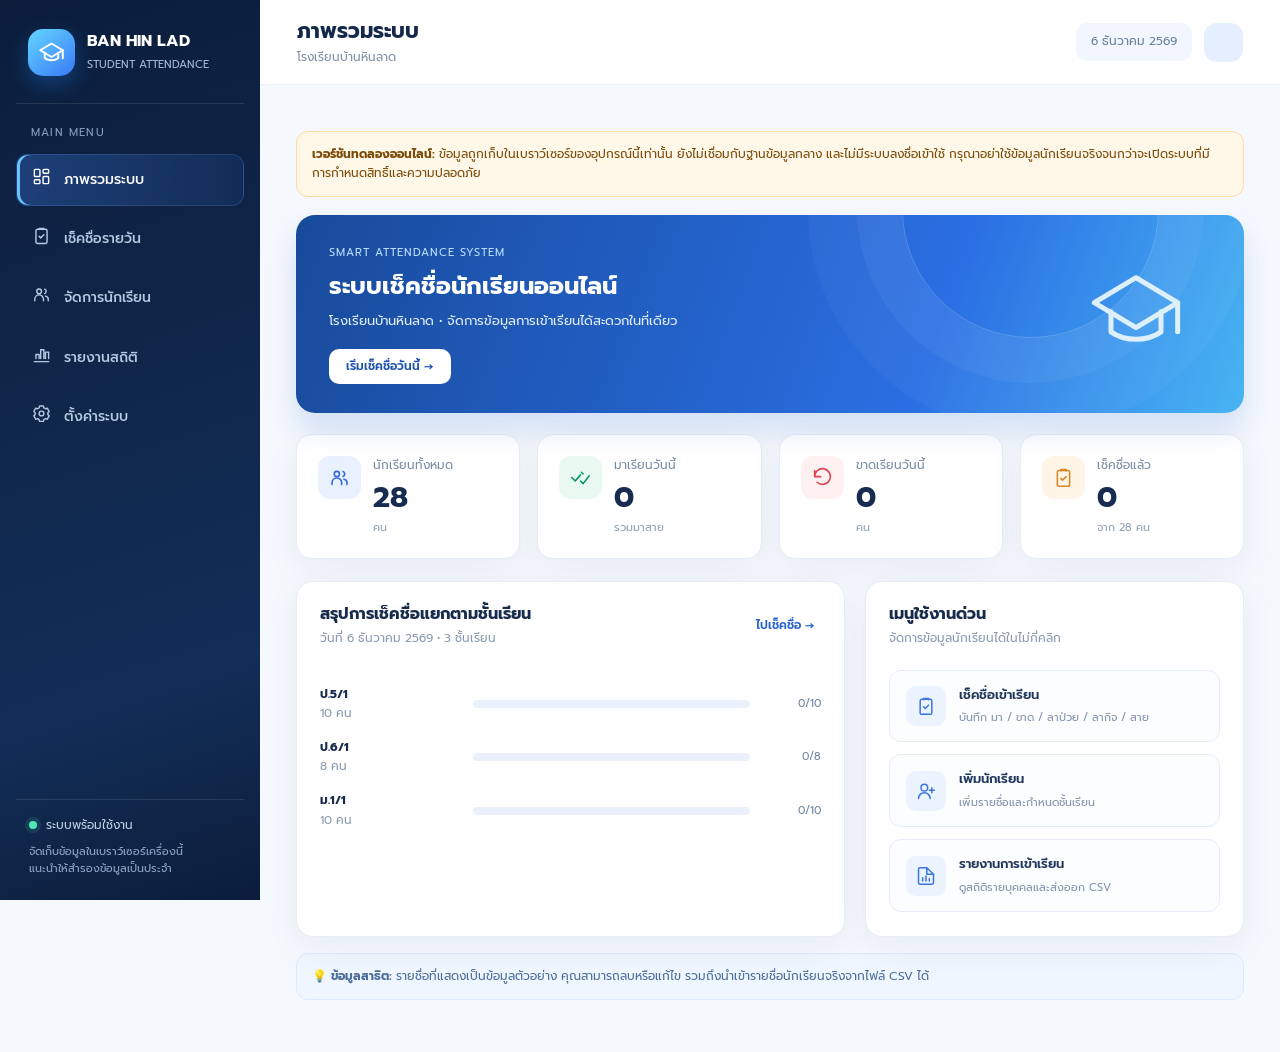
==== index.html @ f6a92f1b "Publish Ban Hin Lad attendance demo (client-only static site)" ====
<!doctype html>
<html lang="th">
<head>
  <meta charset="utf-8">
  <meta name="viewport" content="width=device-width, initial-scale=1">
  <meta name="theme-color" content="#0b1d3b">
  <meta name="description" content="ระบบเช็คชื่อนักเรียน โรงเรียนบ้านหินลาด ใช้จัดการรายชื่อ เช็คชื่อรายวัน และออกรายงาน">
  <title>ระบบเช็คชื่อนักเรียน | โรงเรียนบ้านหินลาด</title>
  <link rel="preconnect" href="https://fonts.googleapis.com">
  <link rel="preconnect" href="https://fonts.gstatic.com" crossorigin>
  <link href="https://fonts.googleapis.com/css2?family=Prompt:wght@300;400;500;600;700&display=swap" rel="stylesheet">
  <style>
    :root { --navy:#0b1d3b; --navy2:#122b51; --blue:#2563eb; --blue2:#3b82f6; --ice:#eaf4ff; --bg:#f5f8fd; --text:#172b4c; --muted:#74839b; --border:#e6edf6; --green:#059669; --green-bg:#e9f9f1; --red:#dc4655; --red-bg:#fff0f1; --orange:#d88725; --orange-bg:#fff5e7; --purple:#7c58cf; --purple-bg:#f2edff; --cyan:#1684ac; --cyan-bg:#e7f7fd; --shadow:0 10px 35px rgba(24,55,101,.06); }
    * {box-sizing:border-box}
    body {margin:0;background:var(--bg);color:var(--text);font-family:Prompt, Tahoma, sans-serif;font-size:14px;line-height:1.6}
    button,input,select,textarea {font:inherit}
    button {cursor:pointer}
    button:disabled {opacity:.55;cursor:not-allowed}
    button:focus-visible,input:focus-visible,select:focus-visible,textarea:focus-visible {outline:3px solid #91b9ff;outline-offset:2px}
    .app {min-height:100vh;display:flex}
    .sidebar {width:260px;flex:0 0 260px;background:linear-gradient(162deg,#0b1d3b 0%,#132e57 75%,#0b1d3b 100%);color:#d8e8ff;min-height:100vh;position:sticky;top:0;height:100vh;padding:29px 16px 22px;display:flex;flex-direction:column;z-index:30}
    .brand {display:flex;align-items:center;gap:12px;padding:0 12px 27px;margin-bottom:20px;border-bottom:1px solid rgba(255,255,255,.11)}
    .logo {width:47px;height:47px;flex-shrink:0;display:grid;place-items:center;border-radius:15px;background:linear-gradient(140deg,#64d7ff,#3979f8);box-shadow:0 8px 22px rgba(29,134,253,.32);color:white}
    .logo svg{width:27px;height:27px}
    .brand-title{font-weight:700;font-size:16px;color:#fff;line-height:1.35}.brand-sub{font-size:11px;color:#a0b9d8;margin-top:3px}
    .nav-label{font-size:11px;letter-spacing:1.2px;color:#849fbd;padding:0 15px;margin:0 0 12px}
    .nav{display:flex;flex-direction:column;gap:7px}
    .nav-item{width:100%;display:flex;align-items:center;gap:13px;padding:12px 15px;border:1px solid transparent;background:transparent;border-radius:12px;color:#b5cae3;text-align:left;font-weight:500;transition:background .15s}
    .nav-item svg{width:19px;height:19px;flex-shrink:0}
    .nav-item:hover{background:rgba(255,255,255,.075);color:#fff}.nav-item.active{background:linear-gradient(100deg,rgba(69,133,245,.31),rgba(47,104,192,.14));border-color:rgba(125,184,255,.15);color:white;box-shadow:inset 3px 0 #69c4ff}
    .sidebar-bottom{margin-top:auto;padding:16px 13px 0;border-top:1px solid rgba(255,255,255,.1)}
    .sync-badge{display:flex;align-items:center;gap:9px;font-size:12px;color:#c1d2e7}.sync-dot{width:8px;height:8px;border-radius:50%;background:#50e8b5;box-shadow:0 0 0 4px rgba(80,232,181,.12)}
    .sidebar-info{font-size:11px;color:#8fa8c9;margin-top:8px}
    .main{min-width:0;flex:1}
    .topbar{height:85px;background:white;border-bottom:1px solid #eaf0f8;display:flex;align-items:center;justify-content:space-between;gap:16px;padding:0 37px}
    .topbar-left{display:flex;align-items:center;gap:15px}.topbar h1{font-weight:700;font-size:21px;margin:0;color:#13284a;line-height:1.35}.topbar-sub{font-size:12px;color:#8290a5;margin-top:2px}
    .topbar-right{display:flex;align-items:center;gap:12px}.today-label{font-size:12px;color:#69809e;background:#f2f7ff;padding:9px 15px;border-radius:11px;white-space:nowrap}
    .avatar{height:39px;width:39px;border-radius:13px;background:#e5efff;color:#2b63ca;display:grid;place-items:center}
    .menu-btn{display:none;border:0;background:#edf4ff;border-radius:10px;width:40px;height:40px;color:#173b77}
    .content{max-width:1500px;margin:0 auto;padding:30px 36px 52px}.view{display:none}.view.active{display:block}
    .hero{background:linear-gradient(110deg,#184a9a 0%,#2a6fe3 67%,#48b5f3 100%);border-radius:19px;padding:29px 33px;color:white;display:flex;align-items:center;justify-content:space-between;position:relative;overflow:hidden;box-shadow:0 18px 28px rgba(31,105,205,.16);min-height:175px}
    .hero:before{content:'';position:absolute;border:1px solid rgba(255,255,255,.2);height:255px;width:255px;border-radius:50%;right:9%;top:-134px;box-shadow:0 0 0 45px rgba(255,255,255,.045),0 0 0 94px rgba(255,255,255,.035)}
    .hero h2{font-size:24px;margin:5px 0 6px;font-weight:700;position:relative}.hero p{font-size:13px;margin:0;color:#e5f0ff;position:relative}.hero-kicker{font-size:11px;letter-spacing:1px;text-transform:uppercase;color:#bcdeff;position:relative}.hero-art{opacity:.9;position:relative;margin-right:25px;display:grid;place-items:center}.hero-art svg{width:100px;height:100px;stroke:#eff9ff;stroke-width:1.2}
    .hero-btn{margin-top:17px;position:relative;background:white;color:#1d54af;border:0;border-radius:10px;padding:8px 17px;font-weight:600;font-size:12px}
    .stats{margin-top:21px;display:grid;grid-template-columns:repeat(4,minmax(0,1fr));gap:17px}
    .stat-card{background:white;border:1px solid var(--border);box-shadow:var(--shadow);border-radius:16px;padding:21px;display:flex;gap:12px;align-items:flex-start;min-width:0}
    .stat-icon{width:43px;height:43px;border-radius:12px;display:grid;place-items:center;flex-shrink:0}.stat-icon svg{width:21px;height:21px}.stat-icon.blue{background:#e9f1ff;color:#2e6add}.stat-icon.green{background:var(--green-bg);color:var(--green)}.stat-icon.red{background:var(--red-bg);color:var(--red)}.stat-icon.orange{background:var(--orange-bg);color:var(--orange)}
    .stat-name{font-size:12px;color:#7b8ca3;white-space:nowrap}.stat-val{font-size:29px;line-height:1.3;font-weight:700;margin:3px 0;color:#172c50}.stat-foot{font-size:11px;color:#91a1b5}
    .grid-2{display:grid;grid-template-columns:minmax(0,1.45fr) minmax(300px,1fr);gap:20px;margin-top:22px}.panel{background:white;border:1px solid var(--border);border-radius:17px;box-shadow:var(--shadow);min-width:0}.panel-head{padding:20px 23px 14px;display:flex;justify-content:space-between;gap:12px;align-items:center}.panel h3{margin:0;font-size:16px;font-weight:700}.panel-sub{font-size:12px;color:#8c9ab0;margin-top:2px}.panel-body{padding:7px 23px 24px}.link-btn{border:0;background:none;color:#2866cf;font-weight:600;font-size:12px}
    .class-row{display:grid;grid-template-columns:minmax(95px,1fr) 2fr 56px;align-items:center;gap:15px;margin:15px 0;font-size:12px}.class-bar{height:8px;background:#eaf1fc;border-radius:20px;overflow:hidden}.class-bar-fill{background:linear-gradient(90deg,#3679eb,#53c9ed);height:100%;border-radius:20px;transition:width .2s}.class-row small{color:#7185a1;font-size:11px;text-align:right}
    .quick-actions{display:grid;gap:12px}.quick-action{border:1px solid #e6edf8;border-radius:12px;background:#fcfdff;padding:13px 16px;display:flex;align-items:center;text-align:left;gap:13px;color:#20385d}.quick-action:hover{border-color:#a9c8fe;background:#f7faff}.quick-icon{background:#ebf3ff;color:#3c75df;padding:10px;border-radius:10px;display:grid;place-items:center}.quick-icon svg{width:20px;height:20px}.quick-title{font-weight:600;font-size:13px}.quick-note{color:#8293ad;font-size:11px}
    .section-title{display:flex;align-items:center;justify-content:space-between;gap:18px;margin-bottom:19px;flex-wrap:wrap}.section-title h2{font-size:20px;line-height:1.4;margin:0;font-weight:700}.section-title p{color:#8290a6;font-size:12px;margin:3px 0 0}
    .section-tools{display:flex;align-items:center;gap:9px;flex-wrap:wrap}
    .btn{display:inline-flex;align-items:center;justify-content:center;gap:8px;padding:10px 15px;border-radius:10px;border:1px solid #d9e5f4;background:white;font-weight:600;font-size:12px;color:#30476a;white-space:nowrap;min-height:40px}.btn:hover{background:#f4f8ff}.btn svg{width:16px;height:16px}.btn-primary{background:#2868df;border-color:#2868df;color:white;box-shadow:0 6px 13px rgba(40,104,223,.15)}.btn-primary:hover{background:#155acb}.btn-danger{color:#bd3044;border-color:#f1ced4}.btn-danger:hover{background:#fff0f2}.btn-quiet{border:0;background:#eef4ff;color:#2359ba}
    .toolbar{padding:19px 21px;background:white;border:1px solid var(--border);border-radius:16px;box-shadow:var(--shadow);display:flex;flex-wrap:wrap;gap:12px;align-items:flex-end;margin-bottom:17px}.field{display:flex;flex-direction:column;gap:5px}.field label{font-size:11px;font-weight:600;color:#647893}.control{min-height:40px;border:1px solid #dce6f4;border-radius:10px;background:#fff;padding:9px 12px;color:#263f63;outline:0;min-width:145px}.control:focus{border-color:#6099ef;box-shadow:0 0 0 3px #dfebff}.field.grow{flex:1}.field.grow .control{width:100%}
    .attendance-overview{display:flex;align-items:center;justify-content:space-between;gap:20px;flex-wrap:wrap;margin:19px 0}.progress-copy{font-size:12px;color:#63748f}.progress-copy b{font-size:17px;color:#1b3357}.progress-track{height:9px;min-width:190px;flex:1;max-width:440px;background:#e5edf9;border-radius:12px;overflow:hidden}.progress-fill{height:100%;width:0;background:linear-gradient(90deg,#2f72e5,#40bce5);border-radius:12px}
    .filter-chips{display:flex;gap:7px;flex-wrap:wrap}.chip{border:1px solid #dce7f6;border-radius:99px;background:#fff;color:#6f829d;padding:5px 12px;font-size:11px;font-weight:500}.chip.active{background:#eaf2ff;border-color:#9abdf5;color:#1c60c4}
    .attendance-list{display:grid;gap:12px}.attendance-row{display:grid;grid-template-columns:42px minmax(145px,1.1fr) minmax(390px,2.4fr);gap:16px;align-items:center;background:white;border:1px solid var(--border);border-radius:14px;padding:16px 19px;box-shadow:0 5px 20px rgba(22,58,98,.03)}
    .number-pill{height:35px;width:35px;display:grid;place-items:center;background:#f0f5fd;color:#547094;font-weight:600;border-radius:10px}.student-name{font-weight:600;color:#1c3355;font-size:13px}.student-id{font-size:11px;color:#9ca9ba}.mark-side{display:flex;align-items:center;justify-content:flex-end;flex-wrap:wrap;gap:5px}
    .status-btn{font-size:11px;font-weight:600;border-radius:9px;border:1px solid #e1e9f4;background:#fff;padding:8px 10px;color:#70829b;white-space:nowrap;transition:all .12s}.status-btn:hover{border-color:#a4bff1}.status-btn.selected[data-status=present]{border-color:#b1e7d1;color:#047750;background:var(--green-bg)}.status-btn.selected[data-status=absent]{border-color:#f3c6cd;color:#c8394b;background:var(--red-bg)}.status-btn.selected[data-status=sick]{border-color:#e1d4ff;color:#7450b7;background:var(--purple-bg)}.status-btn.selected[data-status=personal]{border-color:#c2e7f5;color:#167caa;background:var(--cyan-bg)}.status-btn.selected[data-status=late]{border-color:#f9dfaa;color:#b87019;background:var(--orange-bg)}
    .note-btn{border:0;background:#f2f6fc;color:#6b86a8;border-radius:9px;padding:7px 9px;display:grid;place-items:center}.note-btn svg{width:15px;height:15px}.note-btn.has-note{color:#2563eb;background:#e8f1ff}
    .empty{padding:50px 24px;text-align:center;background:white;border:1px dashed #d7e5f6;border-radius:17px;color:#8493a8}.empty svg{height:43px;width:43px;stroke:#a2b9d8;margin-bottom:9px}.empty h3{color:#314565;margin:0 0 4px;font-size:15px}.empty p{margin:0 0 13px;font-size:12px}
    .data-panel{background:white;border:1px solid var(--border);border-radius:16px;overflow:hidden;box-shadow:var(--shadow)}.table-scroll{overflow-x:auto;width:100%}.data-table{border-collapse:collapse;width:100%;font-size:12px;min-width:670px}.data-table thead{background:#f5f8fc}.data-table th{text-align:left;color:#667a96;font-weight:600;padding:13px 19px;white-space:nowrap}.data-table td{padding:13px 19px;border-top:1px solid #edf1f8;color:#334969;vertical-align:middle}.data-table tr:hover td{background:#fbfdff}.data-table .name{font-weight:600;color:#203858}.text-muted{color:#98a6b8!important}.table-actions{display:flex;gap:6px}.small-action{border:1px solid #e2eaf5;background:#fff;border-radius:9px;color:#537094;display:grid;place-items:center;width:32px;height:32px}.small-action:hover{color:#2868df;border-color:#adcaf3}.small-action.delete:hover{color:#d14555;border-color:#ffbdc7}.small-action svg{width:15px;height:15px}
    .tag{font-weight:600;font-size:11px;border-radius:7px;padding:4px 9px;display:inline-block;background:#eef4ff;color:#386bbb}.tag.green{background:var(--green-bg);color:var(--green)}.tag.orange{background:var(--orange-bg);color:var(--orange)}
    .panel-footer{padding:13px 20px;font-size:11px;color:#8798af;border-top:1px solid #edf2fa}
    .report-summary{display:grid;grid-template-columns:repeat(5,1fr);gap:12px;margin-bottom:18px}.report-tile{background:white;border:1px solid var(--border);border-radius:13px;padding:15px 17px}.report-tile span{font-size:11px;color:#8b9aaf}.report-tile b{display:block;font-size:23px;margin-top:4px}
    .settings-grid{display:grid;grid-template-columns:1fr 1fr;gap:19px}.settings-panel{padding:23px}.settings-panel h3{font-size:16px;margin:0 0 5px}.settings-panel p{color:#7b8da5;font-size:12px;margin:0 0 19px}.settings-row{display:flex;gap:9px;flex-wrap:wrap;margin-top:12px}.help-box{background:#f0f6ff;border:1px solid #dceaff;border-radius:12px;padding:13px 15px;font-size:12px;color:#4b6e9c;margin-top:16px}
    .modal-backdrop,.mobile-shade{position:fixed;inset:0;background:rgba(8,23,43,.55);z-index:80;display:none;align-items:center;justify-content:center;padding:18px}.modal-backdrop.show{display:flex}.modal{background:#fff;border-radius:18px;width:min(100%,475px);box-shadow:0 35px 85px rgba(0,0,0,.2);padding:25px}.modal-head{display:flex;align-items:center;justify-content:space-between;margin-bottom:17px}.modal-head h3{margin:0;font-size:18px}.modal-close{border:0;background:#f0f5fb;color:#4f6585;border-radius:9px;height:31px;width:31px;font-size:21px;line-height:1}.modal-body{display:grid;gap:14px}.modal-body .control{width:100%}.modal-actions{display:flex;justify-content:flex-end;gap:9px;margin-top:22px}.toast{position:fixed;right:22px;bottom:22px;z-index:110;background:#193a62;color:white;border-radius:12px;padding:13px 17px;box-shadow:0 12px 30px rgba(13,40,86,.2);max-width:min(400px,calc(100vw - 44px));font-size:12px;transform:translateY(20px);opacity:0;pointer-events:none;transition:opacity .2s,transform .2s}.toast.show{transform:translateY(0);opacity:1}.toast.error{background:#bb364b}
    .note{font-size:12px;color:#8b9bb0}.warning{border:1px solid #f1dfbe;background:#fffaef;padding:12px 15px;border-radius:11px;font-size:12px;color:#91662b}.flex-end{margin-left:auto}.mt-16{margin-top:16px}.mb-18{margin-bottom:18px}.nowrap{white-space:nowrap}
    @media(max-width:1150px){.stats{grid-template-columns:repeat(2,1fr)}.grid-2{grid-template-columns:1fr}.attendance-row{grid-template-columns:40px minmax(140px,1fr);gap:10px}.mark-side{grid-column:1/-1;justify-content:flex-start;padding-left:50px}.report-summary{grid-template-columns:repeat(3,1fr)}}
    @media(max-width:790px){.sidebar{position:fixed;left:0;top:0;transform:translateX(-105%);transition:transform .2s;width:260px}.sidebar.mobile-open{transform:translateX(0)}.mobile-shade.show{display:block;z-index:25}.menu-btn{display:grid;place-items:center}.topbar{height:73px;padding:0 17px}.topbar h1{font-size:17px}.topbar-right .today-label{display:none}.content{padding:20px 15px 45px}.hero{padding:22px}.hero h2{font-size:19px}.hero-art{margin-right:0}.hero-art svg{width:70px;height:70px}.settings-grid{grid-template-columns:1fr}.toolbar{padding:15px}.field.grow{min-width:180px}}
    @media(max-width:550px){.stats{grid-template-columns:repeat(2,minmax(0,1fr));gap:10px}.stat-card{padding:14px;gap:8px}.stat-icon{width:34px;height:34px;border-radius:9px}.stat-icon svg{width:17px;height:17px}.stat-name{font-size:10px}.stat-val{font-size:23px}.stat-foot{font-size:10px}.hero-art{display:none}.section-title h2{font-size:18px}.report-summary{grid-template-columns:repeat(2,1fr)}.report-tile{padding:12px}.report-tile b{font-size:21px}.attendance-row{padding:12px 13px;grid-template-columns:34px minmax(0,1fr)}.mark-side{padding-left:0;gap:5px}.status-btn{padding:7px 9px;font-size:10px}.panel-head{padding:16px}.panel-body{padding:6px 16px 18px}.class-row{gap:8px;grid-template-columns:minmax(70px,1fr) 1.2fr 42px}.control{min-width:0}.field{flex:1;min-width:125px}.section-tools{width:100%}.section-tools .btn{flex:1}.topbar-sub{font-size:10px}}
    @media print{body{background:white}.sidebar,.topbar,.section-tools,.toolbar,.toast,.modal-backdrop,.mobile-shade,.no-print{display:none!important}.main{width:100%}.content{max-width:none;padding:0}.view{display:none!important}#reportsView{display:block!important}.data-panel,.report-tile{box-shadow:none}.data-table{min-width:0;font-size:10px}.data-table th,.data-table td{padding:7px 9px}}
  </style>
</head>
<body>
  <div class="app">
    <aside class="sidebar" id="sidebar" aria-label="เมนูหลัก">
      <div class="brand"><div class="logo" id="brandIcon"></div><div><div class="brand-title">BAN HIN LAD</div><div class="brand-sub">STUDENT ATTENDANCE</div></div></div>
      <div class="nav-label">MAIN MENU</div>
      <nav class="nav" id="navigation">
        <button class="nav-item active" type="button" data-view="dashboard"><span data-icon="layout-dashboard"></span> ภาพรวมระบบ</button>
        <button class="nav-item" type="button" data-view="attendance"><span data-icon="clipboard-check"></span> เช็คชื่อรายวัน</button>
        <button class="nav-item" type="button" data-view="students"><span data-icon="users"></span> จัดการนักเรียน</button>
        <button class="nav-item" type="button" data-view="reports"><span data-icon="chart-column"></span> รายงานสถิติ</button>
        <button class="nav-item" type="button" data-view="settings"><span data-icon="settings"></span> ตั้งค่าระบบ</button>
      </nav>
      <div class="sidebar-bottom"><div class="sync-badge"><span class="sync-dot"></span> ระบบพร้อมใช้งาน</div><div class="sidebar-info">จัดเก็บข้อมูลในเบราว์เซอร์เครื่องนี้<br>แนะนำให้สำรองข้อมูลเป็นประจำ</div></div>
    </aside>
    <div class="mobile-shade" id="mobileShade"></div>
    <main class="main">
      <header class="topbar"><div class="topbar-left"><button class="menu-btn" id="mobileMenuBtn" aria-label="เปิดเมนู"><span data-icon="menu"></span></button><div><h1 id="topTitle">ภาพรวมระบบ</h1><div class="topbar-sub" id="topSchool">โรงเรียนบ้านหินลาด</div></div></div><div class="topbar-right"><div class="today-label" id="todayLabel"></div><div class="avatar" title="ผู้ดูแลข้อมูล"><span data-icon="user-round"></span></div></div></header>
      <div class="content"><div class="help-box" style="margin-bottom:18px;border:1px solid #ffd9a8;background:#fff7e8;color:#7c4b09;" role="note"><strong>เวอร์ชันทดลองออนไลน์:</strong> ข้อมูลถูกเก็บในเบราว์เซอร์ของอุปกรณ์นี้เท่านั้น ยังไม่เชื่อมกับฐานข้อมูลกลาง และไม่มีระบบลงชื่อเข้าใช้ กรุณาอย่าใช้ข้อมูลนักเรียนจริงจนกว่าจะเปิดระบบที่มีการกำหนดสิทธิ์และความปลอดภัย</div>
        <section class="view active" id="dashboardView">
          <div class="hero"><div><div class="hero-kicker">SMART ATTENDANCE SYSTEM</div><h2>ระบบเช็คชื่อนักเรียนออนไลน์</h2><p id="welcomeSubtitle">ยินดีต้อนรับสู่ระบบจัดการการเข้าเรียน</p><button class="hero-btn" data-go="attendance">เริ่มเช็คชื่อวันนี้ <span aria-hidden="true">→</span></button></div><div class="hero-art"><span data-icon="graduation-cap"></span></div></div>
          <div class="stats" id="dashboardStats"></div>
          <div class="grid-2"><div class="panel"><div class="panel-head"><div><h3>สรุปการเช็คชื่อแยกตามชั้นเรียน</h3><div class="panel-sub" id="dashboardDateText">ข้อมูลประจำวันที่เลือก</div></div><button class="link-btn" data-go="attendance">ไปเช็คชื่อ →</button></div><div class="panel-body" id="classOverview"></div></div><div class="panel"><div class="panel-head"><div><h3>เมนูใช้งานด่วน</h3><div class="panel-sub">จัดการข้อมูลนักเรียนได้ในไม่กี่คลิก</div></div></div><div class="panel-body quick-actions"><button class="quick-action" data-go="attendance"><span class="quick-icon" data-icon="clipboard-check"></span><span><span class="quick-title">เช็คชื่อเข้าเรียน</span><br><span class="quick-note">บันทึก มา / ขาด / ลาป่วย / ลากิจ / สาย</span></span></button><button class="quick-action" data-action="new-student"><span class="quick-icon" data-icon="user-round-plus"></span><span><span class="quick-title">เพิ่มนักเรียน</span><br><span class="quick-note">เพิ่มรายชื่อและกำหนดชั้นเรียน</span></span></button><button class="quick-action" data-go="reports"><span class="quick-icon" data-icon="file-bar-chart"></span><span><span class="quick-title">รายงานการเข้าเรียน</span><br><span class="quick-note">ดูสถิติรายบุคคลและส่งออก CSV</span></span></button></div></div></div>
          <div class="help-box" id="demoReminder">💡 <strong>ข้อมูลสาธิต:</strong> รายชื่อที่แสดงเป็นข้อมูลตัวอย่าง คุณสามารถลบหรือแก้ไข รวมถึงนำเข้ารายชื่อนักเรียนจริงจากไฟล์ CSV ได้</div>
        </section>
        <section class="view" id="attendanceView">
          <div class="section-title"><div><h2>เช็คชื่อเข้าเรียน</h2><p>เลือกระดับชั้นและวันที่ แล้วกดสถานะรายบุคคล ข้อมูลจะบันทึกอัตโนมัติ</p></div><div class="section-tools"><button class="btn" id="exportDailyBtn"><span data-icon="download"></span> ส่งออก CSV</button><button class="btn btn-primary" id="bulkPresentBtn"><span data-icon="check-check"></span> เช็คที่เหลือว่ามา</button></div></div>
          <div class="toolbar"><div class="field"><label for="attendanceDate">วันที่เช็คชื่อ</label><input class="control" type="date" id="attendanceDate"></div><div class="field"><label for="attendanceClass">ชั้นเรียน</label><select class="control" id="attendanceClass"></select></div><div class="field grow"><label for="attendanceSearch">ค้นหานักเรียน</label><input class="control" id="attendanceSearch" placeholder="ค้นหาชื่อ หรือเลขที่..." type="search"></div><button class="btn btn-danger" id="clearDailyBtn" title="ล้างการเช็คชื่อของห้องนี้ในวันที่เลือก"><span data-icon="rotate-ccw"></span> ล้างสถานะ</button></div>
          <div class="attendance-overview"><div class="progress-copy">เช็คชื่อแล้ว <b id="markedCount">0/0</b> คน</div><div class="progress-track"><div class="progress-fill" id="markedProgress"></div></div><div class="filter-chips" id="attendanceFilters"></div></div>
          <div class="attendance-list" id="attendanceList"></div>
        </section>
        <section class="view" id="studentsView">
          <div class="section-title"><div><h2>จัดการข้อมูลนักเรียน</h2><p>เพิ่ม แก้ไข ลบรายชื่อ และนำเข้าข้อมูลนักเรียนจาก CSV</p></div><div class="section-tools"><button class="btn" id="csvTemplateBtn"><span data-icon="file-down"></span> ตัวอย่าง CSV</button><button class="btn" id="importStudentsBtn"><span data-icon="upload"></span> นำเข้า CSV</button><button class="btn btn-primary" id="addStudentBtn"><span data-icon="plus"></span> เพิ่มนักเรียน</button></div></div>
          <div class="toolbar"><div class="field"><label for="studentClass">แสดงชั้นเรียน</label><select class="control" id="studentClass"></select></div><div class="field grow"><label for="studentSearch">ค้นหาชื่อ / เลขที่</label><input class="control" id="studentSearch" type="search" placeholder="ค้นหานักเรียน..."></div><button class="btn" id="manageClassesBtn"><span data-icon="layers"></span> จัดการชั้นเรียน</button></div>
          <div class="data-panel"><div class="table-scroll"><table class="data-table"><thead><tr><th style="width:80px">เลขที่</th><th>ชื่อ-นามสกุล</th><th>ชั้นเรียน</th><th style="width:130px">จัดการ</th></tr></thead><tbody id="studentTableBody"></tbody></table></div><div class="panel-footer" id="studentTableFoot"></div></div>
        </section>
        <section class="view" id="reportsView">
          <div class="section-title"><div><h2>รายงานสรุปการเข้าเรียน</h2><p>ดูข้อมูลตามช่วงวันที่และชั้นเรียน พร้อมส่งออกสำหรับเปิดด้วย Excel</p></div><div class="section-tools"><button class="btn" id="printReportBtn"><span data-icon="printer"></span> พิมพ์รายงาน</button><button class="btn btn-primary" id="exportReportBtn"><span data-icon="download"></span> ส่งออก CSV</button></div></div>
          <div class="toolbar"><div class="field"><label for="reportStart">ตั้งแต่วันที่</label><input class="control" type="date" id="reportStart"></div><div class="field"><label for="reportEnd">ถึงวันที่</label><input class="control" type="date" id="reportEnd"></div><div class="field"><label for="reportClass">ชั้นเรียน</label><select class="control" id="reportClass"></select></div><div class="note flex-end">อัตรามาเรียน = (มา + สาย) ÷ จำนวนรายการที่เช็คแล้ว</div></div>
          <div class="report-summary" id="reportSummary"></div>
          <div class="data-panel"><div class="panel-head"><div><h3>สถิติการเข้าเรียนรายบุคคล</h3><div class="panel-sub" id="reportPeriod"></div></div></div><div class="table-scroll"><table class="data-table"><thead><tr><th>เลขที่</th><th>ชื่อ-นามสกุล</th><th>ชั้น</th><th>มา</th><th>ขาด</th><th>ลาป่วย</th><th>ลากิจ</th><th>สาย</th><th>อัตรามาเรียน</th></tr></thead><tbody id="reportTableBody"></tbody></table></div><div class="panel-footer">หมายเหตุ: วันที่ยังไม่ได้เช็คชื่อจะไม่ถูกนับเป็นการมาเรียนหรือขาดเรียน</div></div>
        </section>
        <section class="view" id="settingsView">
          <div class="section-title"><div><h2>ตั้งค่าระบบ</h2><p>แก้ไขชื่อโรงเรียน สำรองข้อมูล และจัดการข้อมูลภายในเครื่อง</p></div></div>
          <div class="settings-grid"><div class="panel settings-panel"><h3>ข้อมูลสถานศึกษา</h3><p>ชื่อโรงเรียนจะปรากฏที่ด้านบนของระบบและรายงาน</p><div class="field"><label for="schoolName">ชื่อโรงเรียน</label><input id="schoolName" class="control" type="text" maxlength="120" placeholder="ระบุชื่อโรงเรียน"></div><div class="settings-row"><button class="btn btn-primary" id="saveSchoolBtn"><span data-icon="save"></span> บันทึกชื่อโรงเรียน</button></div></div><div class="panel settings-panel"><h3>สำรองและกู้คืนข้อมูล</h3><p>บันทึกข้อมูลนักเรียนและประวัติเช็คชื่อทั้งหมดเป็นไฟล์ JSON เพื่อย้ายหรือกู้คืนภายหลัง</p><div class="settings-row"><button class="btn btn-primary" id="backupBtn"><span data-icon="download"></span> สำรองข้อมูล JSON</button><button class="btn" id="restoreBtn"><span data-icon="upload"></span> กู้คืนข้อมูล</button></div><div class="help-box">ไฟล์สำรองมีรายชื่อนักเรียน ควรเก็บไว้ในที่ปลอดภัยและไม่เผยแพร่สู่สาธารณะ</div></div><div class="panel settings-panel"><h3>จัดการข้อมูลตัวอย่าง</h3><p>ใช้สำหรับเริ่มต้นสาธิตระบบใหม่ การรีเซ็ตจะทับข้อมูลปัจจุบันทั้งหมด</p><button class="btn btn-danger" id="resetDemoBtn"><span data-icon="rotate-ccw"></span> คืนค่าข้อมูลสาธิต</button></div><div class="panel settings-panel"><h3>เกี่ยวกับระบบนี้</h3><p>เวอร์ชันทดลองใช้งานในเครื่อง (Standalone) รองรับมือถือและคอมพิวเตอร์ ไม่จำเป็นต้องติดตั้งโปรแกรม</p><div class="warning"><strong>ข้อสำคัญ:</strong> ระบบนี้บันทึกข้อมูลด้วย LocalStorage ในเบราว์เซอร์ของเครื่องที่ใช้งาน ไม่ได้แชร์ข้อมูลระหว่างครูหรืออุปกรณ์ และยังไม่มีระบบเข้าสู่ระบบสำหรับงานจริงหลายผู้ใช้</div></div></div>
        </section>
      </div>
    </main>
  </div>
  <div class="modal-backdrop" id="modalBackdrop" role="presentation"><div class="modal" role="dialog" aria-modal="true" aria-labelledby="modalTitle"><div class="modal-head"><h3 id="modalTitle"></h3><button class="modal-close" id="modalClose" aria-label="ปิด">×</button></div><form id="modalForm"><div class="modal-body" id="modalFields"></div><div class="modal-actions"><button class="btn" type="button" id="modalCancel">ยกเลิก</button><button class="btn btn-primary" type="submit" id="modalSubmit">บันทึกข้อมูล</button></div></form></div></div>
  <div id="toast" class="toast" role="status" aria-live="polite"></div>
  <input type="file" id="csvFile" accept=".csv,text/csv" hidden><input type="file" id="restoreFile" accept=".json,application/json" hidden>
<script>
(() => {
  'use strict';
  const STORAGE = 'banhinlad_attendance_v1';
  const paths = {
    'school':'<path d="m3 10 9-7 9 7v10H3z"/><path d="M9 20v-7h6v7M3 10h18"/>',
    'graduation-cap':'<path d="m2 10 10-6 10 6-10 6z"/><path d="M6 12.2V17c3.4 2.4 8.6 2.4 12 0v-4.8M22 10v7"/>',
    'layout-dashboard':'<rect x="3" y="3" width="7" height="9" rx="1"/><rect x="14" y="3" width="7" height="5" rx="1"/><rect x="14" y="12" width="7" height="9" rx="1"/><rect x="3" y="16" width="7" height="5" rx="1"/>',
    'clipboard-check':'<rect x="5" y="4" width="14" height="18" rx="2"/><path d="M9 4.5V3h6v1.5M9 13l2 2 4-4"/>',
    'users':'<circle cx="9" cy="8" r="3"/><path d="M3.5 20v-2a5.5 5.5 0 0 1 11 0v2M16 5.2a3 3 0 0 1 0 5.6M17 14a4 4 0 0 1 3.5 4v2"/>',
    'chart-column':'<path d="M3 21h18M5 17v-5h4v5M11 17V6h4v11M17 17v-8h4v8"/>',
    'settings':'<circle cx="12" cy="12" r="3"/><path d="M9.6 2.6h4.8l.6 2.3 2 1.1 2.3-.7 2.4 4.2-1.7 1.7v2.1l1.7 1.7-2.4 4.2-2.3-.7-2 1.1-.6 2.3H9.6L9 19.6l-2-1.1-2.3.7-2.4-4.2L4 13.3v-2.1L2.3 9.5l2.4-4.2 2.3.7 2-1.1z"/>',
    'user-round':'<circle cx="12" cy="8" r="4"/><path d="M4 21a8 8 0 0 1 16 0"/>',
    'user-round-plus':'<circle cx="10" cy="8" r="4"/><path d="M3 21a7 7 0 0 1 14 0M19 8v6M16 11h6"/>',
    'file-bar-chart':'<path d="M13 2H5a2 2 0 0 0-2 2v16a2 2 0 0 0 2 2h14a2 2 0 0 0 2-2V10zM13 2v8h8M8 18v-4M12 18v-6M16 18v-3"/>',
    'download':'<path d="M12 3v12m-5-5 5 5 5-5M4 17v4h16v-4"/>',
    'upload':'<path d="M12 16V4m-5 5 5-5 5 5M4 17v4h16v-4"/>',
    'check-check':'<path d="m2 12 4 4 6-7M12 16l3 3 7-9M13 6l2 2"/>',
    'rotate-ccw':'<path d="M3 11a9 9 0 1 1 2.8 6.4M3 4v7h7"/>',
    'plus':'<path d="M12 5v14M5 12h14"/>',
    'file-down':'<path d="M13 2H5a2 2 0 0 0-2 2v16a2 2 0 0 0 2 2h14a2 2 0 0 0 2-2V10zM13 2v8h8M12 12v7m-3-3 3 3 3-3"/>',
    'layers':'<path d="m12 2 9 5-9 5-9-5zM3 12l9 5 9-5M3 17l9 5 9-5"/>',
    'edit-3':'<path d="m16 4 4 4-12 12-5 1 1-5z"/>',
    'trash-2':'<path d="M3 6h18M8 6V4h8v2M6 6l1 15h10l1-15M10 10v7M14 10v7"/>',
    'notebook-pen':'<path d="M4 3h14v18H4zM8 3v18M11 8h4M11 12h2M18 15l4-4"/>',
    'printer':'<path d="M6 9V3h12v6M6 18H4a2 2 0 0 1-2-2v-5a2 2 0 0 1 2-2h16a2 2 0 0 1 2 2v5a2 2 0 0 1-2 2h-2M6 14h12v8H6z"/>',
    'save':'<path d="M3 3h16l2 2v16H3zM7 3v6h10V3M7 21v-8h10v8"/>',
    'menu':'<path d="M4 6h16M4 12h16M4 18h16"/>',
    'inbox':'<rect x="3" y="4" width="18" height="16" rx="2"/><path d="M3 14h5l2 3h4l2-3h5"/>'
  };
  const ico = (name) => `<svg viewBox="0 0 24 24" fill="none" stroke="currentColor" stroke-width="1.8" stroke-linecap="round" stroke-linejoin="round" aria-hidden="true">${paths[name]||paths.school}</svg>`;
  function paintIcons(root = document) { root.querySelectorAll('[data-icon]').forEach(n => { n.innerHTML=ico(n.dataset.icon); }); }
  const esc = value => String(value ?? '').replace(/[&<>"']/g, ch => ({'&':'&amp;','<':'&lt;','>':'&gt;','"':'&quot;',"'":'&#39;'}[ch]));
  const pad = n => String(n).padStart(2,'0');
  const localISO = d => `${d.getFullYear()}-${pad(d.getMonth()+1)}-${pad(d.getDate())}`;
  const today = localISO(new Date());
  const readableDate = s => { if(!/^\d{4}-\d{2}-\d{2}$/.test(s||''))return s; const [y,m,d]=s.split('-').map(Number); return new Intl.DateTimeFormat('th-TH',{year:'numeric',month:'long',day:'numeric'}).format(new Date(y,m-1,d)); };
  const percent = (num, den) => den ? Math.round(num*100/den) : 0;
  const className = id => state.classes.find(c => c.id === id)?.name || '-';
  const newId = () => (typeof crypto !== 'undefined' && crypto.randomUUID ? crypto.randomUUID() : `id_${Date.now()}_${Math.random().toString(36).slice(2)}`);
  const STATUS = [{id:'present',label:'มา',long:'มาเรียน'},{id:'absent',label:'ขาด',long:'ขาดเรียน'},{id:'sick',label:'ลาป่วย',long:'ลาป่วย'},{id:'personal',label:'ลากิจ',long:'ลากิจ'},{id:'late',label:'สาย',long:'มาสาย'}];
  const titleMap = {dashboard:'ภาพรวมระบบ',attendance:'เช็คชื่อรายวัน',students:'จัดการนักเรียน',reports:'รายงานสถิติ',settings:'ตั้งค่าระบบ'};
  let state, activeView = 'dashboard', attClass='c1', studentsClass='all', reportClass='all', attDate=today, attSearch='', studentSearch='', attFilter='all';
  const initialReportStart = new Date(); initialReportStart.setDate(initialReportStart.getDate()-29);
  let reportStart = localISO(initialReportStart), reportEnd=today;
  let modalHandler = null, toastTimer;
  function createDemo() {
    const classes = [{id:'c1',name:'ป.5/1'},{id:'c2',name:'ป.6/1'},{id:'c3',name:'ม.1/1'}];
    const students=[];
    classes.forEach((c,ci) => { const n=[10,8,10][ci]; for(let i=1;i<=n;i++)students.push({id:`demo_${ci+1}_${i}`,classId:c.id,number:i,name:`นักเรียนตัวอย่าง ${pad(i)}${ci ? ` (${ci+1})` : ''}`}); });
    const attendance={}; let done=0;
    for(let offset=1;done<7 && offset<22;offset++){
      const d=new Date();d.setHours(12,0,0,0);d.setDate(d.getDate()-offset);
      if(d.getDay()===0||d.getDay()===6)continue;
      const date=localISO(d);done++;
      students.forEach((s,j) => { const n=(j*7+done*3)%23; const status=n===0?'absent':n===3?'sick':n===6?'personal':n===9?'late':'present'; attendance[`${date}|${s.id}`]={status,note:'',updatedAt:date}; });
    }
    return {school:'โรงเรียนบ้านหินลาด',classes,students,attendance,isDemo:true};
  }
  function readState() { try {const raw=localStorage.getItem(STORAGE); if(raw){const v=JSON.parse(raw);if(isValidState(v))return v;}}catch(e){console.warn('Cannot load saved data',e);}return createDemo(); }
  function isValidState(v) { return !!v && typeof v.school==='string' && Array.isArray(v.students) && Array.isArray(v.classes) && v.attendance && typeof v.attendance==='object' && !Array.isArray(v.attendance) && v.students.every(s => typeof s.id==='string' && typeof s.name==='string' && typeof s.classId==='string') && v.classes.every(c => typeof c.id==='string' && typeof c.name==='string'); }
  function save() {try {localStorage.setItem(STORAGE,JSON.stringify(state));return true;} catch(e){toast('ไม่สามารถบันทึกข้อมูลในเบราว์เซอร์นี้ได้ โปรดตรวจสอบพื้นที่จัดเก็บ','error');return false;}}
  function toast(msg, kind='ok'){const el=document.getElementById('toast');el.textContent=msg;el.className=`toast ${kind==='error'?'error':''} show`;clearTimeout(toastTimer);toastTimer=setTimeout(()=>el.classList.remove('show'),3300);}
  function setSchool(){document.getElementById('topSchool').textContent=state.school;document.getElementById('welcomeSubtitle').textContent=`${state.school} • จัดการข้อมูลการเข้าเรียนได้สะดวกในที่เดียว`;document.getElementById('schoolName').value=state.school;document.title=`ระบบเช็คชื่อนักเรียน | ${state.school}`;}
  function ensureSelections(){if(!state.classes.some(c=>c.id===attClass))attClass=state.classes[0]?.id||'';if(studentsClass!=='all'&&!state.classes.some(c=>c.id===studentsClass))studentsClass='all';if(reportClass!=='all'&&!state.classes.some(c=>c.id===reportClass))reportClass='all';}
  function fillSelect(id,all=false,selected){const el=document.getElementById(id);const current=selected??el.value;el.innerHTML=(all?'<option value="all">ทุกชั้นเรียน</option>':'')+state.classes.map(c=>`<option value="${esc(c.id)}">${esc(c.name)}</option>`).join('');if([...el.options].some(o=>o.value===current))el.value=current;else el.selectedIndex=0;}
  function rerender(){ensureSelections();setSchool();fillSelect('attendanceClass',false,attClass);fillSelect('studentClass',true,studentsClass);fillSelect('reportClass',true,reportClass);renderDashboard();renderAttendance();renderStudents();renderReports();}
  function showView(view){if(!titleMap[view])return;activeView=view;document.querySelectorAll('.view').forEach(e=>e.classList.toggle('active',e.id===view+'View'));document.querySelectorAll('.nav-item').forEach(e=>e.classList.toggle('active',e.dataset.view===view));document.getElementById('topTitle').textContent=titleMap[view];document.getElementById('sidebar').classList.remove('mobile-open');document.getElementById('mobileShade').classList.remove('show');if(view==='reports')renderReports();window.scrollTo({top:0,behavior:'instant'});}
  const getRecord=(date,id)=>state.attendance[`${date}|${id}`];
  const countStatus=(students,date)=>{const out={present:0,absent:0,sick:0,personal:0,late:0,unmarked:0};students.forEach(s=>{const st=getRecord(date,s.id)?.status;if(st in out)out[st]++;else out.unmarked++;});return out;};
  function renderDashboard(){const counts=countStatus(state.students,attDate);const marked=state.students.length-counts.unmarked;const stat=[['users','นักเรียนทั้งหมด',state.students.length,'คน', 'blue'],['check-check','มาเรียนวันนี้',counts.present+counts.late,'รวมมาสาย', 'green'],['rotate-ccw','ขาดเรียนวันนี้',counts.absent,'คน','red'],['clipboard-check','เช็คชื่อแล้ว',marked,`จาก ${state.students.length} คน`,'orange']];
    document.getElementById('dashboardStats').innerHTML=stat.map(([icon,name,value,foot,color])=>`<div class="stat-card"><div class="stat-icon ${color}">${ico(icon==='users'?'users':icon)}</div><div><div class="stat-name">${name}</div><div class="stat-val">${value.toLocaleString('th-TH')}</div><div class="stat-foot">${foot}</div></div></div>`).join('');
    document.getElementById('dashboardDateText').textContent=`วันที่ ${readableDate(attDate)} • ${state.classes.length} ชั้นเรียน`;
    document.getElementById('classOverview').innerHTML=state.classes.length?state.classes.map(c=>{const a=state.students.filter(s=>s.classId===c.id), b=countStatus(a,attDate), done=a.length-b.unmarked;return `<div class="class-row"><div><strong>${esc(c.name)}</strong><div class="note">${a.length} คน</div></div><div class="class-bar"><div class="class-bar-fill" style="width:${percent(done,a.length)}%"></div></div><small>${done}/${a.length}</small></div>`;}).join(''):'<div class="note">ยังไม่มีชั้นเรียน กรุณาเพิ่มชั้นเรียนก่อน</div>';
    document.getElementById('demoReminder').style.display=state.isDemo?'block':'none';
  }
  function renderAttendance(){document.getElementById('attendanceDate').value=attDate;const students=state.students.filter(s=>s.classId===attClass).sort(sortStudents);const counts=countStatus(students,attDate),done=students.length-counts.unmarked;document.getElementById('markedCount').textContent=`${done}/${students.length}`;document.getElementById('markedProgress').style.width=percent(done,students.length)+'%';
    const filters=[['all','ทั้งหมด',students.length],['unmarked','ยังไม่เช็ค',counts.unmarked],...STATUS.map(s=>[s.id,s.label,counts[s.id]])];
    document.getElementById('attendanceFilters').innerHTML=filters.map(([id,title,n])=>`<button class="chip ${attFilter===id?'active':''}" data-att-filter="${id}">${title} ${n}</button>`).join('');
    const visible=students.filter(s=>{const record=getRecord(attDate,s.id),st=record?.status||'unmarked';return (attFilter==='all'||attFilter===st) && `${s.number} ${s.name}`.toLocaleLowerCase().includes(attSearch.toLocaleLowerCase());});
    document.getElementById('attendanceList').innerHTML=visible.length?visible.map(s=>{const record=getRecord(attDate,s.id),status=record?.status||'';return `<div class="attendance-row"><div class="number-pill">${esc(s.number)}</div><div><div class="student-name">${esc(s.name)}</div><div class="student-id">เลขที่ ${esc(s.number)} · ${esc(className(s.classId))}</div></div><div class="mark-side">${STATUS.map(t=>`<button type="button" class="status-btn ${status===t.id?'selected':''}" data-mark="${esc(s.id)}" data-status="${t.id}" title="${t.long}" aria-pressed="${status===t.id}">${t.label}</button>`).join('')}<button class="note-btn ${record?.note?'has-note':''}" data-edit-note="${esc(s.id)}" title="เพิ่มหรือแก้ไขหมายเหตุ" aria-label="หมายเหตุของ ${esc(s.name)}">${ico('notebook-pen')}</button></div></div>`;}).join(''):emptyMarkup(students.length?'ไม่พบรายชื่อตามตัวกรอง':'ไม่มีนักเรียนในชั้นนี้','เพิ่มนักเรียนในเมนูจัดการนักเรียน');
    document.getElementById('bulkPresentBtn').disabled=counts.unmarked===0;document.getElementById('clearDailyBtn').disabled=done===0;
  }
  function sortStudents(a,b){return Number(a.number)-Number(b.number) || a.name.localeCompare(b.name,'th');}
  function renderStudents(){const matching=state.students.filter(s=>(studentsClass==='all'||s.classId===studentsClass) && `${s.number} ${s.name} ${className(s.classId)}`.toLocaleLowerCase().includes(studentSearch.toLocaleLowerCase())).sort((a,b)=>className(a.classId).localeCompare(className(b.classId),'th')||sortStudents(a,b));
    document.getElementById('studentTableBody').innerHTML=matching.length?matching.map(s=>`<tr><td>${esc(s.number)}</td><td class="name">${esc(s.name)}</td><td><span class="tag">${esc(className(s.classId))}</span></td><td><div class="table-actions"><button class="small-action" data-edit-student="${esc(s.id)}" title="แก้ไข">${ico('edit-3')}</button><button class="small-action delete" data-delete-student="${esc(s.id)}" title="ลบ">${ico('trash-2')}</button></div></td></tr>`).join(''):`<tr><td colspan="4" style="text-align:center;padding:35px">ไม่พบรายชื่อนักเรียน</td></tr>`;
    document.getElementById('studentTableFoot').textContent=`แสดง ${matching.length} จาก ${state.students.length} คน • ${state.classes.length} ชั้นเรียน`;
  }
  function calcReport(){const selected=state.students.filter(s=>reportClass==='all'||s.classId===reportClass).sort((a,b)=>className(a.classId).localeCompare(className(b.classId),'th')||sortStudents(a,b));const totals={present:0,absent:0,sick:0,personal:0,late:0};let entries=0;
    const rows=selected.map(s=>{const stat={present:0,absent:0,sick:0,personal:0,late:0};if(reportStart<=reportEnd){Object.entries(state.attendance).forEach(([key,v])=>{const ix=key.indexOf('|');const day=key.slice(0,ix);const id=key.slice(ix+1);if(id===s.id && day>=reportStart && day<=reportEnd && v.status in stat){stat[v.status]++;totals[v.status]++;entries++;}});}const marked=Object.values(stat).reduce((a,b)=>a+b,0);return {student:s,...stat,marked,rate:percent(stat.present+stat.late,marked)};});return {rows,totals,entries,rate:percent(totals.present+totals.late,entries)};}
  function renderReports(){document.getElementById('reportStart').value=reportStart;document.getElementById('reportEnd').value=reportEnd;const result=calcReport();const items=[['การเช็คชื่อทั้งหมด',result.entries,'รายการ'],['มาเรียน',result.totals.present,'ครั้ง'],['ขาดเรียน',result.totals.absent,'ครั้ง'],['ลาป่วย / ลากิจ',result.totals.sick+result.totals.personal,'ครั้ง'],['อัตรามาเรียน',result.rate+'%','จากรายการที่เช็คแล้ว']];document.getElementById('reportSummary').innerHTML=items.map(([title,value,sub])=>`<div class="report-tile"><span>${title}</span><b>${value}</b><span>${sub}</span></div>`).join('');
    document.getElementById('reportPeriod').textContent=`${readableDate(reportStart)} – ${readableDate(reportEnd)} | ${reportClass==='all'?'ทุกชั้นเรียน':className(reportClass)} | ${state.school}`;
    document.getElementById('reportTableBody').innerHTML=result.rows.length?result.rows.map(r=>`<tr><td>${esc(r.student.number)}</td><td class="name">${esc(r.student.name)}</td><td>${esc(className(r.student.classId))}</td><td>${r.present}</td><td>${r.absent}</td><td>${r.sick}</td><td>${r.personal}</td><td>${r.late}</td><td><span class="tag ${r.marked?(r.rate<80?'orange':'green'):''}">${r.marked?r.rate+'%':'–'}</span></td></tr>`).join(''):'<tr><td colspan="9" style="text-align:center;padding:35px">ไม่มีรายชื่อนักเรียน</td></tr>';
  }
  function emptyMarkup(title,detail){return `<div class="empty">${ico('inbox')}<h3>${title}</h3><p>${detail}</p></div>`;}
  function markStudent(id,status){if(!STATUS.some(s=>s.id===status))return;const key=`${attDate}|${id}`,prev=state.attendance[key];if(prev?.status===status)delete state.attendance[key];else state.attendance[key]={status,note:prev?.note||'',updatedAt:new Date().toISOString()};if(save()){renderAttendance();renderDashboard();renderReports();}}
  function openModal(title,fields,onSubmit,submitLabel='บันทึกข้อมูล'){document.getElementById('modalTitle').textContent=title;document.getElementById('modalFields').innerHTML=fields;document.getElementById('modalSubmit').textContent=submitLabel;modalHandler=onSubmit;document.getElementById('modalBackdrop').classList.add('show');setTimeout(()=>document.querySelector('#modalFields input,#modalFields select,#modalFields textarea')?.focus(),20);}
  function closeModal(){document.getElementById('modalBackdrop').classList.remove('show');modalHandler=null;}
  function studentModal(id){const existing=state.students.find(s=>s.id===id);if(!state.classes.length){toast('กรุณาเพิ่มชั้นเรียนก่อน','error');return;}const defClass=existing?.classId||(studentsClass!=='all'?studentsClass:attClass)||state.classes[0].id;const nextNo=1+Math.max(0,...state.students.filter(s=>s.classId===defClass).map(s=>Number(s.number)||0));
    openModal(existing?'แก้ไขข้อมูลนักเรียน':'เพิ่มนักเรียน',`<div class="field"><label for="editStudentName">ชื่อ-นามสกุล *</label><input class="control" id="editStudentName" name="name" required maxlength="160" value="${esc(existing?.name||'')}" placeholder="กรอกชื่อและนามสกุล"></div><div class="field"><label for="editStudentClass">ชั้นเรียน *</label><select class="control" id="editStudentClass" name="classId">${state.classes.map(c=>`<option value="${esc(c.id)}" ${c.id===defClass?'selected':''}>${esc(c.name)}</option>`).join('')}</select></div><div class="field"><label for="editStudentNumber">เลขที่ *</label><input class="control" id="editStudentNumber" name="number" type="number" min="1" max="9999" required value="${esc(existing?.number||nextNo)}"></div>`,form=>{const name=String(form.get('name')||'').trim(),classId=form.get('classId'),number=Number(form.get('number'));if(!name||!state.classes.some(c=>c.id===classId)||!Number.isInteger(number)||number<1||number>9999){toast('กรุณาระบุข้อมูลให้ถูกต้อง','error');return false;}if(state.students.some(s=>s.id!==id&&s.classId===classId&&Number(s.number)===number)){toast('เลขที่นี้มีอยู่แล้วในชั้นเรียน','error');return false;}if(existing)Object.assign(existing,{name,classId,number});else state.students.push({id:newId(),name,classId,number});state.isDemo=false;save();rerender();toast(existing?'แก้ไขข้อมูลนักเรียนแล้ว':'เพิ่มนักเรียนเรียบร้อย');return true;});
  }
  function classModal(id){const existing=state.classes.find(c=>c.id===id);openModal(existing?'แก้ไขชื่อชั้นเรียน':'เพิ่มชั้นเรียน',`<div class="field"><label for="editClassName">ชื่อชั้นเรียน *</label><input class="control" name="name" id="editClassName" required maxlength="60" value="${esc(existing?.name||'')}" placeholder="เช่น ป.5/1 หรือ ม.1/1"></div>`,form=>{const name=String(form.get('name')||'').trim();if(!name||state.classes.some(c=>c.id!==id&&c.name===name)){toast('ชื่อชั้นเรียนว่างหรือซ้ำกับชั้นเรียนอื่น','error');return false;}if(existing)existing.name=name;else state.classes.push({id:newId(),name});state.isDemo=false;save();rerender();toast('บันทึกชั้นเรียนแล้ว');return true;});}
  function manageClasses(){openModal('จัดการชั้นเรียน',`<div id="classList" style="display:grid;gap:8px">${state.classes.map(c=>`<div style="display:flex;align-items:center;justify-content:space-between;border:1px solid #e9edf5;border-radius:9px;padding:8px 12px"><span>${esc(c.name)} <small class="note">(${state.students.filter(s=>s.classId===c.id).length} คน)</small></span><span class="table-actions"><button type="button" class="small-action" data-edit-class="${esc(c.id)}" title="แก้ไข">${ico('edit-3')}</button><button type="button" class="small-action delete" data-delete-class="${esc(c.id)}" title="ลบ">${ico('trash-2')}</button></span></div>`).join('')||'<div class="note">ยังไม่มีชั้นเรียน</div>'}</div><button type="button" class="btn btn-quiet" id="addClassInside">${ico('plus')} เพิ่มชั้นเรียนใหม่</button>`,()=>true,'ปิดหน้าต่าง');}
  function editNote(id){const student=state.students.find(s=>s.id===id);if(!student)return;const key=`${attDate}|${id}`;const value=state.attendance[key]?.note||'';openModal(`หมายเหตุ: ${student.name}`,`<div class="field"><label for="studentNote">หมายเหตุการเข้าเรียน</label><textarea class="control" id="studentNote" name="note" rows="4" maxlength="500" placeholder="เช่น มาถึงเวลา 08:20 น.">${esc(value)}</textarea></div><p class="note">หมายเหตุจะถูกเก็บคู่กับสถานะการเช็คชื่อของวันที่เลือก</p>`,form=>{const previous=state.attendance[key]||{};const note=String(form.get('note')||'').trim();if(!previous.status){toast('กรุณาเช็คสถานะนักเรียนก่อนเพิ่มหมายเหตุ','error');return false;}state.attendance[key]={...previous,note,updatedAt:new Date().toISOString()};save();renderAttendance();toast('บันทึกหมายเหตุแล้ว');return true;});}
  function deleteStudent(id){const s=state.students.find(x=>x.id===id);if(!s||!confirm(`ลบนักเรียน “${s.name}” และประวัติการเช็คชื่อทั้งหมดของนักเรียนคนนี้ใช่หรือไม่?`))return;state.students=state.students.filter(x=>x.id!==id);for(const key of Object.keys(state.attendance))if(key.endsWith(`|${id}`))delete state.attendance[key];state.isDemo=false;save();rerender();toast('ลบนักเรียนแล้ว');}
  function deleteClass(id){const c=state.classes.find(x=>x.id===id);if(!c)return;if(state.students.some(s=>s.classId===id)){toast('ไม่สามารถลบชั้นเรียนที่ยังมีนักเรียนอยู่ กรุณาย้ายหรือลบนักเรียนก่อน','error');return;}if(!confirm(`ลบชั้นเรียน ${c.name} ใช่หรือไม่?`))return;state.classes=state.classes.filter(x=>x.id!==id);state.isDemo=false;save();closeModal();rerender();toast('ลบชั้นเรียนแล้ว');}
  function csvCell(v){let s=String(v??'');if(/^[\s]*[=+@\-\t\r]/.test(s))s="'"+s;return '"'+s.replace(/"/g,'""')+'"';}
  function buildCSV(rows){return '\ufeff'+rows.map(row=>row.map(csvCell).join(',')).join('\r\n');}
  function download(name,content,mime){const blob=new Blob([content],{type:mime});const url=URL.createObjectURL(blob);const a=document.createElement('a');a.href=url;a.download=name;document.body.appendChild(a);a.click();a.remove();setTimeout(()=>URL.revokeObjectURL(url),1500);}
  function exportDaily(){const students=state.students.filter(s=>s.classId===attClass).sort(sortStudents);const rows=[['โรงเรียน','วันที่','ชั้นเรียน','เลขที่','ชื่อ-นามสกุล','สถานะ','หมายเหตุ']];students.forEach(s=>{const r=getRecord(attDate,s.id);rows.push([state.school,attDate,className(s.classId),s.number,s.name,STATUS.find(t=>t.id===r?.status)?.long||'ยังไม่เช็ค',r?.note||'']);});download(`เช็คชื่อ_${className(attClass)}_${attDate}.csv`,buildCSV(rows),'text/csv;charset=utf-8');toast('ส่งออกข้อมูลเช็คชื่อแล้ว');}
  function exportReport(){const {rows}=calcReport();const out=[['โรงเรียน','ตั้งแต่วันที่','ถึงวันที่','ชั้นเรียน','เลขที่','ชื่อ-นามสกุล','มา','ขาด','ลาป่วย','ลากิจ','สาย','เช็คแล้ว','อัตรามาเรียน (%)']];rows.forEach(r=>out.push([state.school,reportStart,reportEnd,className(r.student.classId),r.student.number,r.student.name,r.present,r.absent,r.sick,r.personal,r.late,r.marked,r.marked?r.rate:'']));download(`รายงานการเข้าเรียน_${reportStart}_ถึง_${reportEnd}.csv`,buildCSV(out),'text/csv;charset=utf-8');toast('ส่งออกรายงานแล้ว');}
  function parseCSV(text){text=text.replace(/^\ufeff/,'');const rows=[];let row=[],cell='',q=false;for(let i=0;i<text.length;i++){const ch=text[i];if(q){if(ch==='"'&&text[i+1]==='"'){cell+='"';i++;}else if(ch==='"')q=false;else cell+=ch;}else if(ch==='"'){q=true;}else if(ch===','){row.push(cell);cell='';}else if(ch==='\n'||ch==='\r'){if(ch==='\r'&&text[i+1]==='\n')i++;row.push(cell);if(row.some(x=>x.trim()))rows.push(row);row=[];cell='';}else cell+=ch;}row.push(cell);if(row.some(x=>x.trim()))rows.push(row);return rows;}
  function importCSV(text){const rows=parseCSV(text);if(rows.length<2){toast('ไฟล์ CSV ไม่มีข้อมูลนักเรียน','error');return;}const headers=rows.shift().map(x=>x.trim().replace(/\s/g,'').toLowerCase());const findCol=(names)=>headers.findIndex(h=>names.includes(h));const ni=findCol(['ชื่อ-นามสกุล','ชื่อ-สกุล','ชื่อสกุล','ชื่อ','name','fullname','studentname']);const ci=findCol(['ชั้น','ชั้นเรียน','ห้อง','class','classroom']);const no=findCol(['เลขที่','ลำดับ','number','no','id']);if(ni<0){toast('ไม่พบคอลัมน์ ชื่อ-นามสกุล ในไฟล์ CSV','error');return;}let added=0,skipped=0;for(const row of rows){const name=(row[ni]||'').trim();if(!name){skipped++;continue;}const cname=ci>=0?(row[ci]||'').trim():'';let c=state.classes.find(x=>x.name===cname)||state.classes.find(x=>x.id===(studentsClass!=='all'?studentsClass:attClass));if(cname&&!state.classes.some(x=>x.name===cname)){c={id:newId(),name:cname};state.classes.push(c);}if(!c){skipped++;continue;}let number=no>=0?Number((row[no]||'').trim()):NaN;if(!Number.isInteger(number)||number<1)number=1+Math.max(0,...state.students.filter(s=>s.classId===c.id).map(s=>Number(s.number)||0));if(state.students.some(s=>s.classId===c.id && (s.name===name || Number(s.number)===number))){skipped++;continue;}state.students.push({id:newId(),classId:c.id,number,name});added++;}if(added){state.isDemo=false;save();rerender();}toast(`นำเข้าสำเร็จ ${added} คน${skipped?` • ข้าม ${skipped} รายการ`:''}`);}
  function restoreJSON(text){let imported;try{imported=JSON.parse(text);}catch(e){toast('ไฟล์ JSON ไม่ถูกต้อง','error');return;}if(!isValidState(imported)){toast('รูปแบบไฟล์สำรองไม่ถูกต้อง','error');return;}const ids=new Set(imported.students.map(s=>s.id));const classIds=new Set(imported.classes.map(c=>c.id));if(ids.size!==imported.students.length||classIds.size!==imported.classes.length||imported.students.some(s=>!classIds.has(s.classId))){toast('ข้อมูลสำรองมีรายการซ้ำหรือชั้นเรียนไม่ถูกต้อง','error');return;}if(!confirm('การกู้คืนจะทับข้อมูลปัจจุบันทั้งหมด ต้องการดำเนินการหรือไม่?'))return;state={school:imported.school,classes:imported.classes,students:imported.students,attendance:imported.attendance,isDemo:Boolean(imported.isDemo)};save();attClass=state.classes[0]?.id||'';rerender();toast('กู้คืนข้อมูลสำเร็จ');}
  function init(){state=readState();paintIcons();document.getElementById('brandIcon').innerHTML=ico('graduation-cap');document.getElementById('todayLabel').textContent=readableDate(today);document.getElementById('attendanceDate').value=attDate;document.getElementById('reportStart').value=reportStart;document.getElementById('reportEnd').value=reportEnd;rerender();
    document.addEventListener('click',e=>{const btn=e.target.closest('button');if(!btn)return;if(btn.dataset.view){showView(btn.dataset.view);return;}if(btn.dataset.go){showView(btn.dataset.go);return;}if(btn.dataset.action==='new-student'){studentModal();return;}if(btn.dataset.attFilter){attFilter=btn.dataset.attFilter;renderAttendance();return;}if(btn.dataset.mark){markStudent(btn.dataset.mark,btn.dataset.status);return;}if(btn.dataset.editNote){editNote(btn.dataset.editNote);return;}if(btn.dataset.editStudent){studentModal(btn.dataset.editStudent);return;}if(btn.dataset.deleteStudent){deleteStudent(btn.dataset.deleteStudent);return;}if(btn.dataset.editClass){classModal(btn.dataset.editClass);return;}if(btn.dataset.deleteClass){deleteClass(btn.dataset.deleteClass);return;}if(btn.id==='addClassInside'){classModal();return;}});
    document.getElementById('mobileMenuBtn').addEventListener('click',()=>{document.getElementById('sidebar').classList.add('mobile-open');document.getElementById('mobileShade').classList.add('show');});document.getElementById('mobileShade').addEventListener('click',()=>{document.getElementById('sidebar').classList.remove('mobile-open');document.getElementById('mobileShade').classList.remove('show');});
    document.getElementById('attendanceDate').addEventListener('change',e=>{attDate=e.target.value||today;attFilter='all';renderAttendance();renderDashboard();});document.getElementById('attendanceClass').addEventListener('change',e=>{attClass=e.target.value;attFilter='all';renderAttendance();});document.getElementById('attendanceSearch').addEventListener('input',e=>{attSearch=e.target.value.trim();renderAttendance();});
    document.getElementById('studentClass').addEventListener('change',e=>{studentsClass=e.target.value;renderStudents();});document.getElementById('studentSearch').addEventListener('input',e=>{studentSearch=e.target.value.trim();renderStudents();});
    document.getElementById('reportClass').addEventListener('change',e=>{reportClass=e.target.value;renderReports();});document.getElementById('reportStart').addEventListener('change',e=>{reportStart=e.target.value||today;renderReports();});document.getElementById('reportEnd').addEventListener('change',e=>{reportEnd=e.target.value||today;renderReports();});
    document.getElementById('bulkPresentBtn').addEventListener('click',()=>{const remaining=state.students.filter(s=>s.classId===attClass&&!getRecord(attDate,s.id)?.status);if(!remaining.length)return;remaining.forEach(s=>state.attendance[`${attDate}|${s.id}`]={status:'present',note:'',updatedAt:new Date().toISOString()});state.isDemo=false;save();rerender();toast(`บันทึกมาเรียนเพิ่ม ${remaining.length} คน โดยไม่ทับสถานะเดิม`);});
    document.getElementById('clearDailyBtn').addEventListener('click',()=>{if(!confirm(`ล้างสถานะการเช็คชื่อทั้งหมดของ ${className(attClass)} วันที่ ${readableDate(attDate)} ใช่หรือไม่?`))return;const ids=new Set(state.students.filter(s=>s.classId===attClass).map(s=>s.id));for(const key of Object.keys(state.attendance)){const i=key.indexOf('|');if(key.slice(0,i)===attDate&&ids.has(key.slice(i+1)))delete state.attendance[key];}save();rerender();toast('ล้างสถานะการเช็คชื่อแล้ว');});
    document.getElementById('exportDailyBtn').addEventListener('click',exportDaily);document.getElementById('addStudentBtn').addEventListener('click',()=>studentModal());document.getElementById('manageClassesBtn').addEventListener('click',manageClasses);
    document.getElementById('csvTemplateBtn').addEventListener('click',()=>download('ตัวอย่างรายชื่อนักเรียน.csv',buildCSV([['เลขที่','ชื่อ-นามสกุล','ชั้นเรียน'],['1','ตัวอย่างนักเรียน ก','ป.5/1'],['2','ตัวอย่างนักเรียน ข','ป.5/1']]),'text/csv;charset=utf-8'));
    document.getElementById('importStudentsBtn').addEventListener('click',()=>document.getElementById('csvFile').click());document.getElementById('csvFile').addEventListener('change',async e=>{const f=e.target.files?.[0];if(f)importCSV(await f.text());e.target.value='';});
    document.getElementById('exportReportBtn').addEventListener('click',()=>{if(reportStart>reportEnd){toast('ช่วงวันที่ไม่ถูกต้อง','error');return;}exportReport();});document.getElementById('printReportBtn').addEventListener('click',()=>window.print());
    document.getElementById('saveSchoolBtn').addEventListener('click',()=>{const n=document.getElementById('schoolName').value.trim();if(!n)return toast('กรุณากรอกชื่อโรงเรียน','error');state.school=n;save();setSchool();toast('บันทึกชื่อโรงเรียนแล้ว');});
    document.getElementById('backupBtn').addEventListener('click',()=>{download(`สำรองข้อมูลเช็คชื่อ_${today}.json`,JSON.stringify(state,null,2),'application/json;charset=utf-8');toast('ดาวน์โหลดข้อมูลสำรองแล้ว');});document.getElementById('restoreBtn').addEventListener('click',()=>document.getElementById('restoreFile').click());document.getElementById('restoreFile').addEventListener('change',async e=>{const f=e.target.files?.[0];if(f)restoreJSON(await f.text());e.target.value='';});
    document.getElementById('resetDemoBtn').addEventListener('click',()=>{if(!confirm('ยืนยันรีเซ็ตเป็นข้อมูลสาธิต? ข้อมูลนักเรียนและประวัติการเช็คชื่อปัจจุบันจะถูกลบทั้งหมด'))return;state=createDemo();attClass='c1';studentsClass='all';reportClass='all';attDate=today;save();rerender();toast('คืนค่าข้อมูลสาธิตแล้ว');});
    document.getElementById('modalClose').addEventListener('click',closeModal);document.getElementById('modalCancel').addEventListener('click',closeModal);document.getElementById('modalBackdrop').addEventListener('click',e=>{if(e.target.id==='modalBackdrop')closeModal();});document.addEventListener('keydown',e=>{if(e.key==='Escape')closeModal();});document.getElementById('modalForm').addEventListener('submit',e=>{e.preventDefault();if(!modalHandler)return;const fn=modalHandler;const succeeded=fn(new FormData(e.target));if(succeeded)closeModal();});
  }
  init();
})();
</script>
</body>
</html>
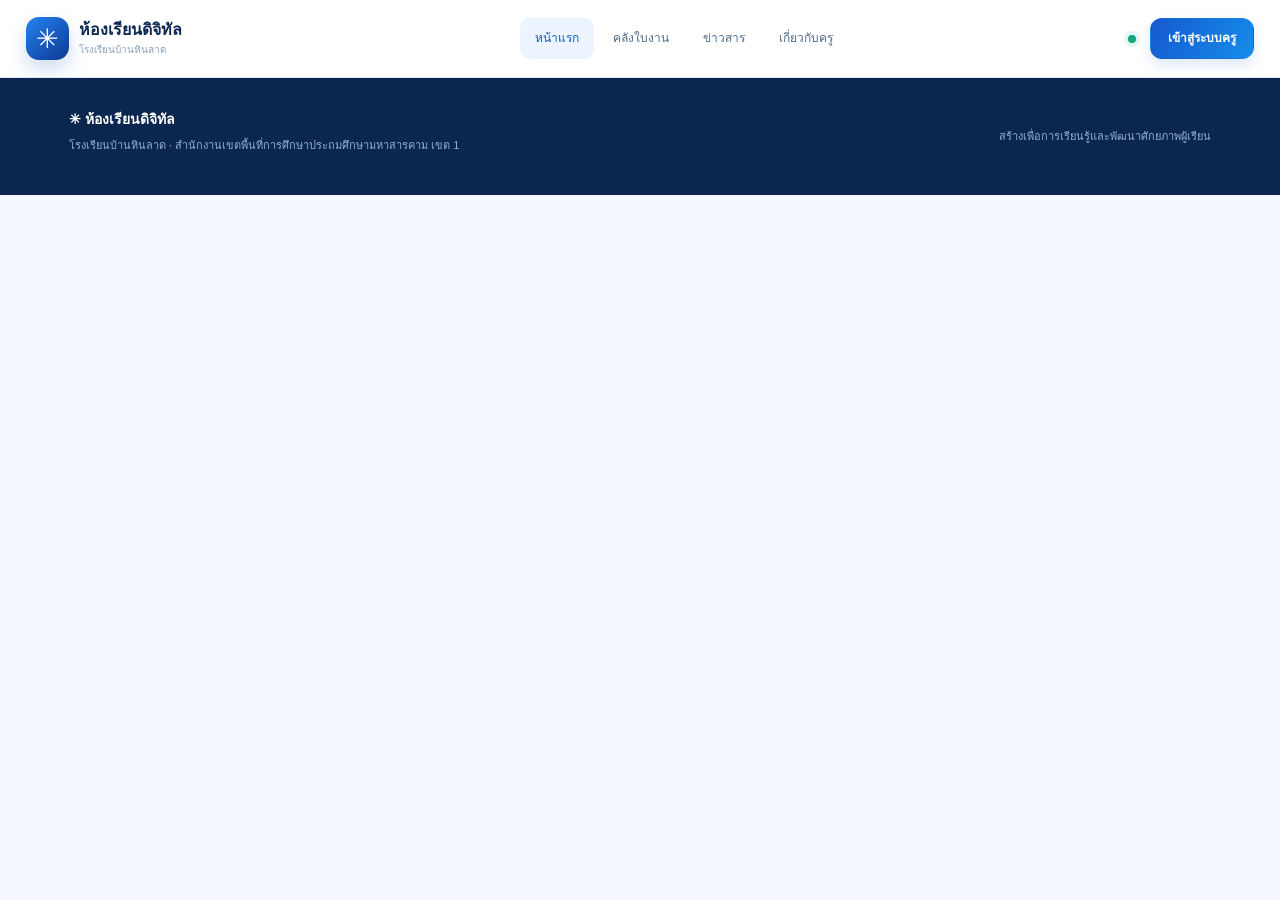
==== commit 381988cf: "Make personal teacher classroom the public homepage" ====
--- a/index.html
+++ b/index.html
@@ -1,262 +1,6 @@
 <!doctype html>
-<html lang="th">
-<head>
-  <meta charset="utf-8">
-  <meta name="viewport" content="width=device-width, initial-scale=1">
-  <meta name="theme-color" content="#0b1d3b">
-  <meta name="description" content="ระบบเช็คชื่อนักเรียน โรงเรียนบ้านหินลาด ใช้จัดการรายชื่อ เช็คชื่อรายวัน และออกรายงาน">
-  <title>ระบบเช็คชื่อนักเรียน | โรงเรียนบ้านหินลาด</title>
-  <link rel="preconnect" href="https://fonts.googleapis.com">
-  <link rel="preconnect" href="https://fonts.gstatic.com" crossorigin>
-  <link href="https://fonts.googleapis.com/css2?family=Prompt:wght@300;400;500;600;700&display=swap" rel="stylesheet">
-  <style>
-    :root { --navy:#0b1d3b; --navy2:#122b51; --blue:#2563eb; --blue2:#3b82f6; --ice:#eaf4ff; --bg:#f5f8fd; --text:#172b4c; --muted:#74839b; --border:#e6edf6; --green:#059669; --green-bg:#e9f9f1; --red:#dc4655; --red-bg:#fff0f1; --orange:#d88725; --orange-bg:#fff5e7; --purple:#7c58cf; --purple-bg:#f2edff; --cyan:#1684ac; --cyan-bg:#e7f7fd; --shadow:0 10px 35px rgba(24,55,101,.06); }
-    * {box-sizing:border-box}
-    body {margin:0;background:var(--bg);color:var(--text);font-family:Prompt, Tahoma, sans-serif;font-size:14px;line-height:1.6}
-    button,input,select,textarea {font:inherit}
-    button {cursor:pointer}
-    button:disabled {opacity:.55;cursor:not-allowed}
-    button:focus-visible,input:focus-visible,select:focus-visible,textarea:focus-visible {outline:3px solid #91b9ff;outline-offset:2px}
-    .app {min-height:100vh;display:flex}
-    .sidebar {width:260px;flex:0 0 260px;background:linear-gradient(162deg,#0b1d3b 0%,#132e57 75%,#0b1d3b 100%);color:#d8e8ff;min-height:100vh;position:sticky;top:0;height:100vh;padding:29px 16px 22px;display:flex;flex-direction:column;z-index:30}
-    .brand {display:flex;align-items:center;gap:12px;padding:0 12px 27px;margin-bottom:20px;border-bottom:1px solid rgba(255,255,255,.11)}
-    .logo {width:47px;height:47px;flex-shrink:0;display:grid;place-items:center;border-radius:15px;background:linear-gradient(140deg,#64d7ff,#3979f8);box-shadow:0 8px 22px rgba(29,134,253,.32);color:white}
-    .logo svg{width:27px;height:27px}
-    .brand-title{font-weight:700;font-size:16px;color:#fff;line-height:1.35}.brand-sub{font-size:11px;color:#a0b9d8;margin-top:3px}
-    .nav-label{font-size:11px;letter-spacing:1.2px;color:#849fbd;padding:0 15px;margin:0 0 12px}
-    .nav{display:flex;flex-direction:column;gap:7px}
-    .nav-item{width:100%;display:flex;align-items:center;gap:13px;padding:12px 15px;border:1px solid transparent;background:transparent;border-radius:12px;color:#b5cae3;text-align:left;font-weight:500;transition:background .15s}
-    .nav-item svg{width:19px;height:19px;flex-shrink:0}
-    .nav-item:hover{background:rgba(255,255,255,.075);color:#fff}.nav-item.active{background:linear-gradient(100deg,rgba(69,133,245,.31),rgba(47,104,192,.14));border-color:rgba(125,184,255,.15);color:white;box-shadow:inset 3px 0 #69c4ff}
-    .sidebar-bottom{margin-top:auto;padding:16px 13px 0;border-top:1px solid rgba(255,255,255,.1)}
-    .sync-badge{display:flex;align-items:center;gap:9px;font-size:12px;color:#c1d2e7}.sync-dot{width:8px;height:8px;border-radius:50%;background:#50e8b5;box-shadow:0 0 0 4px rgba(80,232,181,.12)}
-    .sidebar-info{font-size:11px;color:#8fa8c9;margin-top:8px}
-    .main{min-width:0;flex:1}
-    .topbar{height:85px;background:white;border-bottom:1px solid #eaf0f8;display:flex;align-items:center;justify-content:space-between;gap:16px;padding:0 37px}
-    .topbar-left{display:flex;align-items:center;gap:15px}.topbar h1{font-weight:700;font-size:21px;margin:0;color:#13284a;line-height:1.35}.topbar-sub{font-size:12px;color:#8290a5;margin-top:2px}
-    .topbar-right{display:flex;align-items:center;gap:12px}.today-label{font-size:12px;color:#69809e;background:#f2f7ff;padding:9px 15px;border-radius:11px;white-space:nowrap}
-    .avatar{height:39px;width:39px;border-radius:13px;background:#e5efff;color:#2b63ca;display:grid;place-items:center}
-    .menu-btn{display:none;border:0;background:#edf4ff;border-radius:10px;width:40px;height:40px;color:#173b77}
-    .content{max-width:1500px;margin:0 auto;padding:30px 36px 52px}.view{display:none}.view.active{display:block}
-    .hero{background:linear-gradient(110deg,#184a9a 0%,#2a6fe3 67%,#48b5f3 100%);border-radius:19px;padding:29px 33px;color:white;display:flex;align-items:center;justify-content:space-between;position:relative;overflow:hidden;box-shadow:0 18px 28px rgba(31,105,205,.16);min-height:175px}
-    .hero:before{content:'';position:absolute;border:1px solid rgba(255,255,255,.2);height:255px;width:255px;border-radius:50%;right:9%;top:-134px;box-shadow:0 0 0 45px rgba(255,255,255,.045),0 0 0 94px rgba(255,255,255,.035)}
-    .hero h2{font-size:24px;margin:5px 0 6px;font-weight:700;position:relative}.hero p{font-size:13px;margin:0;color:#e5f0ff;position:relative}.hero-kicker{font-size:11px;letter-spacing:1px;text-transform:uppercase;color:#bcdeff;position:relative}.hero-art{opacity:.9;position:relative;margin-right:25px;display:grid;place-items:center}.hero-art svg{width:100px;height:100px;stroke:#eff9ff;stroke-width:1.2}
-    .hero-btn{margin-top:17px;position:relative;background:white;color:#1d54af;border:0;border-radius:10px;padding:8px 17px;font-weight:600;font-size:12px}
-    .stats{margin-top:21px;display:grid;grid-template-columns:repeat(4,minmax(0,1fr));gap:17px}
-    .stat-card{background:white;border:1px solid var(--border);box-shadow:var(--shadow);border-radius:16px;padding:21px;display:flex;gap:12px;align-items:flex-start;min-width:0}
-    .stat-icon{width:43px;height:43px;border-radius:12px;display:grid;place-items:center;flex-shrink:0}.stat-icon svg{width:21px;height:21px}.stat-icon.blue{background:#e9f1ff;color:#2e6add}.stat-icon.green{background:var(--green-bg);color:var(--green)}.stat-icon.red{background:var(--red-bg);color:var(--red)}.stat-icon.orange{background:var(--orange-bg);color:var(--orange)}
-    .stat-name{font-size:12px;color:#7b8ca3;white-space:nowrap}.stat-val{font-size:29px;line-height:1.3;font-weight:700;margin:3px 0;color:#172c50}.stat-foot{font-size:11px;color:#91a1b5}
-    .grid-2{display:grid;grid-template-columns:minmax(0,1.45fr) minmax(300px,1fr);gap:20px;margin-top:22px}.panel{background:white;border:1px solid var(--border);border-radius:17px;box-shadow:var(--shadow);min-width:0}.panel-head{padding:20px 23px 14px;display:flex;justify-content:space-between;gap:12px;align-items:center}.panel h3{margin:0;font-size:16px;font-weight:700}.panel-sub{font-size:12px;color:#8c9ab0;margin-top:2px}.panel-body{padding:7px 23px 24px}.link-btn{border:0;background:none;color:#2866cf;font-weight:600;font-size:12px}
-    .class-row{display:grid;grid-template-columns:minmax(95px,1fr) 2fr 56px;align-items:center;gap:15px;margin:15px 0;font-size:12px}.class-bar{height:8px;background:#eaf1fc;border-radius:20px;overflow:hidden}.class-bar-fill{background:linear-gradient(90deg,#3679eb,#53c9ed);height:100%;border-radius:20px;transition:width .2s}.class-row small{color:#7185a1;font-size:11px;text-align:right}
-    .quick-actions{display:grid;gap:12px}.quick-action{border:1px solid #e6edf8;border-radius:12px;background:#fcfdff;padding:13px 16px;display:flex;align-items:center;text-align:left;gap:13px;color:#20385d}.quick-action:hover{border-color:#a9c8fe;background:#f7faff}.quick-icon{background:#ebf3ff;color:#3c75df;padding:10px;border-radius:10px;display:grid;place-items:center}.quick-icon svg{width:20px;height:20px}.quick-title{font-weight:600;font-size:13px}.quick-note{color:#8293ad;font-size:11px}
-    .section-title{display:flex;align-items:center;justify-content:space-between;gap:18px;margin-bottom:19px;flex-wrap:wrap}.section-title h2{font-size:20px;line-height:1.4;margin:0;font-weight:700}.section-title p{color:#8290a6;font-size:12px;margin:3px 0 0}
-    .section-tools{display:flex;align-items:center;gap:9px;flex-wrap:wrap}
-    .btn{display:inline-flex;align-items:center;justify-content:center;gap:8px;padding:10px 15px;border-radius:10px;border:1px solid #d9e5f4;background:white;font-weight:600;font-size:12px;color:#30476a;white-space:nowrap;min-height:40px}.btn:hover{background:#f4f8ff}.btn svg{width:16px;height:16px}.btn-primary{background:#2868df;border-color:#2868df;color:white;box-shadow:0 6px 13px rgba(40,104,223,.15)}.btn-primary:hover{background:#155acb}.btn-danger{color:#bd3044;border-color:#f1ced4}.btn-danger:hover{background:#fff0f2}.btn-quiet{border:0;background:#eef4ff;color:#2359ba}
-    .toolbar{padding:19px 21px;background:white;border:1px solid var(--border);border-radius:16px;box-shadow:var(--shadow);display:flex;flex-wrap:wrap;gap:12px;align-items:flex-end;margin-bottom:17px}.field{display:flex;flex-direction:column;gap:5px}.field label{font-size:11px;font-weight:600;color:#647893}.control{min-height:40px;border:1px solid #dce6f4;border-radius:10px;background:#fff;padding:9px 12px;color:#263f63;outline:0;min-width:145px}.control:focus{border-color:#6099ef;box-shadow:0 0 0 3px #dfebff}.field.grow{flex:1}.field.grow .control{width:100%}
-    .attendance-overview{display:flex;align-items:center;justify-content:space-between;gap:20px;flex-wrap:wrap;margin:19px 0}.progress-copy{font-size:12px;color:#63748f}.progress-copy b{font-size:17px;color:#1b3357}.progress-track{height:9px;min-width:190px;flex:1;max-width:440px;background:#e5edf9;border-radius:12px;overflow:hidden}.progress-fill{height:100%;width:0;background:linear-gradient(90deg,#2f72e5,#40bce5);border-radius:12px}
-    .filter-chips{display:flex;gap:7px;flex-wrap:wrap}.chip{border:1px solid #dce7f6;border-radius:99px;background:#fff;color:#6f829d;padding:5px 12px;font-size:11px;font-weight:500}.chip.active{background:#eaf2ff;border-color:#9abdf5;color:#1c60c4}
-    .attendance-list{display:grid;gap:12px}.attendance-row{display:grid;grid-template-columns:42px minmax(145px,1.1fr) minmax(390px,2.4fr);gap:16px;align-items:center;background:white;border:1px solid var(--border);border-radius:14px;padding:16px 19px;box-shadow:0 5px 20px rgba(22,58,98,.03)}
-    .number-pill{height:35px;width:35px;display:grid;place-items:center;background:#f0f5fd;color:#547094;font-weight:600;border-radius:10px}.student-name{font-weight:600;color:#1c3355;font-size:13px}.student-id{font-size:11px;color:#9ca9ba}.mark-side{display:flex;align-items:center;justify-content:flex-end;flex-wrap:wrap;gap:5px}
-    .status-btn{font-size:11px;font-weight:600;border-radius:9px;border:1px solid #e1e9f4;background:#fff;padding:8px 10px;color:#70829b;white-space:nowrap;transition:all .12s}.status-btn:hover{border-color:#a4bff1}.status-btn.selected[data-status=present]{border-color:#b1e7d1;color:#047750;background:var(--green-bg)}.status-btn.selected[data-status=absent]{border-color:#f3c6cd;color:#c8394b;background:var(--red-bg)}.status-btn.selected[data-status=sick]{border-color:#e1d4ff;color:#7450b7;background:var(--purple-bg)}.status-btn.selected[data-status=personal]{border-color:#c2e7f5;color:#167caa;background:var(--cyan-bg)}.status-btn.selected[data-status=late]{border-color:#f9dfaa;color:#b87019;background:var(--orange-bg)}
-    .note-btn{border:0;background:#f2f6fc;color:#6b86a8;border-radius:9px;padding:7px 9px;display:grid;place-items:center}.note-btn svg{width:15px;height:15px}.note-btn.has-note{color:#2563eb;background:#e8f1ff}
-    .empty{padding:50px 24px;text-align:center;background:white;border:1px dashed #d7e5f6;border-radius:17px;color:#8493a8}.empty svg{height:43px;width:43px;stroke:#a2b9d8;margin-bottom:9px}.empty h3{color:#314565;margin:0 0 4px;font-size:15px}.empty p{margin:0 0 13px;font-size:12px}
-    .data-panel{background:white;border:1px solid var(--border);border-radius:16px;overflow:hidden;box-shadow:var(--shadow)}.table-scroll{overflow-x:auto;width:100%}.data-table{border-collapse:collapse;width:100%;font-size:12px;min-width:670px}.data-table thead{background:#f5f8fc}.data-table th{text-align:left;color:#667a96;font-weight:600;padding:13px 19px;white-space:nowrap}.data-table td{padding:13px 19px;border-top:1px solid #edf1f8;color:#334969;vertical-align:middle}.data-table tr:hover td{background:#fbfdff}.data-table .name{font-weight:600;color:#203858}.text-muted{color:#98a6b8!important}.table-actions{display:flex;gap:6px}.small-action{border:1px solid #e2eaf5;background:#fff;border-radius:9px;color:#537094;display:grid;place-items:center;width:32px;height:32px}.small-action:hover{color:#2868df;border-color:#adcaf3}.small-action.delete:hover{color:#d14555;border-color:#ffbdc7}.small-action svg{width:15px;height:15px}
-    .tag{font-weight:600;font-size:11px;border-radius:7px;padding:4px 9px;display:inline-block;background:#eef4ff;color:#386bbb}.tag.green{background:var(--green-bg);color:var(--green)}.tag.orange{background:var(--orange-bg);color:var(--orange)}
-    .panel-footer{padding:13px 20px;font-size:11px;color:#8798af;border-top:1px solid #edf2fa}
-    .report-summary{display:grid;grid-template-columns:repeat(5,1fr);gap:12px;margin-bottom:18px}.report-tile{background:white;border:1px solid var(--border);border-radius:13px;padding:15px 17px}.report-tile span{font-size:11px;color:#8b9aaf}.report-tile b{display:block;font-size:23px;margin-top:4px}
-    .settings-grid{display:grid;grid-template-columns:1fr 1fr;gap:19px}.settings-panel{padding:23px}.settings-panel h3{font-size:16px;margin:0 0 5px}.settings-panel p{color:#7b8da5;font-size:12px;margin:0 0 19px}.settings-row{display:flex;gap:9px;flex-wrap:wrap;margin-top:12px}.help-box{background:#f0f6ff;border:1px solid #dceaff;border-radius:12px;padding:13px 15px;font-size:12px;color:#4b6e9c;margin-top:16px}
-    .modal-backdrop,.mobile-shade{position:fixed;inset:0;background:rgba(8,23,43,.55);z-index:80;display:none;align-items:center;justify-content:center;padding:18px}.modal-backdrop.show{display:flex}.modal{background:#fff;border-radius:18px;width:min(100%,475px);box-shadow:0 35px 85px rgba(0,0,0,.2);padding:25px}.modal-head{display:flex;align-items:center;justify-content:space-between;margin-bottom:17px}.modal-head h3{margin:0;font-size:18px}.modal-close{border:0;background:#f0f5fb;color:#4f6585;border-radius:9px;height:31px;width:31px;font-size:21px;line-height:1}.modal-body{display:grid;gap:14px}.modal-body .control{width:100%}.modal-actions{display:flex;justify-content:flex-end;gap:9px;margin-top:22px}.toast{position:fixed;right:22px;bottom:22px;z-index:110;background:#193a62;color:white;border-radius:12px;padding:13px 17px;box-shadow:0 12px 30px rgba(13,40,86,.2);max-width:min(400px,calc(100vw - 44px));font-size:12px;transform:translateY(20px);opacity:0;pointer-events:none;transition:opacity .2s,transform .2s}.toast.show{transform:translateY(0);opacity:1}.toast.error{background:#bb364b}
-    .note{font-size:12px;color:#8b9bb0}.warning{border:1px solid #f1dfbe;background:#fffaef;padding:12px 15px;border-radius:11px;font-size:12px;color:#91662b}.flex-end{margin-left:auto}.mt-16{margin-top:16px}.mb-18{margin-bottom:18px}.nowrap{white-space:nowrap}
-    @media(max-width:1150px){.stats{grid-template-columns:repeat(2,1fr)}.grid-2{grid-template-columns:1fr}.attendance-row{grid-template-columns:40px minmax(140px,1fr);gap:10px}.mark-side{grid-column:1/-1;justify-content:flex-start;padding-left:50px}.report-summary{grid-template-columns:repeat(3,1fr)}}
-    @media(max-width:790px){.sidebar{position:fixed;left:0;top:0;transform:translateX(-105%);transition:transform .2s;width:260px}.sidebar.mobile-open{transform:translateX(0)}.mobile-shade.show{display:block;z-index:25}.menu-btn{display:grid;place-items:center}.topbar{height:73px;padding:0 17px}.topbar h1{font-size:17px}.topbar-right .today-label{display:none}.content{padding:20px 15px 45px}.hero{padding:22px}.hero h2{font-size:19px}.hero-art{margin-right:0}.hero-art svg{width:70px;height:70px}.settings-grid{grid-template-columns:1fr}.toolbar{padding:15px}.field.grow{min-width:180px}}
-    @media(max-width:550px){.stats{grid-template-columns:repeat(2,minmax(0,1fr));gap:10px}.stat-card{padding:14px;gap:8px}.stat-icon{width:34px;height:34px;border-radius:9px}.stat-icon svg{width:17px;height:17px}.stat-name{font-size:10px}.stat-val{font-size:23px}.stat-foot{font-size:10px}.hero-art{display:none}.section-title h2{font-size:18px}.report-summary{grid-template-columns:repeat(2,1fr)}.report-tile{padding:12px}.report-tile b{font-size:21px}.attendance-row{padding:12px 13px;grid-template-columns:34px minmax(0,1fr)}.mark-side{padding-left:0;gap:5px}.status-btn{padding:7px 9px;font-size:10px}.panel-head{padding:16px}.panel-body{padding:6px 16px 18px}.class-row{gap:8px;grid-template-columns:minmax(70px,1fr) 1.2fr 42px}.control{min-width:0}.field{flex:1;min-width:125px}.section-tools{width:100%}.section-tools .btn{flex:1}.topbar-sub{font-size:10px}}
-    @media print{body{background:white}.sidebar,.topbar,.section-tools,.toolbar,.toast,.modal-backdrop,.mobile-shade,.no-print{display:none!important}.main{width:100%}.content{max-width:none;padding:0}.view{display:none!important}#reportsView{display:block!important}.data-panel,.report-tile{box-shadow:none}.data-table{min-width:0;font-size:10px}.data-table th,.data-table td{padding:7px 9px}}
-  </style>
-</head>
-<body>
-  <div class="app">
-    <aside class="sidebar" id="sidebar" aria-label="เมนูหลัก">
-      <div class="brand"><div class="logo" id="brandIcon"></div><div><div class="brand-title">BAN HIN LAD</div><div class="brand-sub">STUDENT ATTENDANCE</div></div></div>
-      <div class="nav-label">MAIN MENU</div>
-      <nav class="nav" id="navigation">
-        <button class="nav-item active" type="button" data-view="dashboard"><span data-icon="layout-dashboard"></span> ภาพรวมระบบ</button>
-        <button class="nav-item" type="button" data-view="attendance"><span data-icon="clipboard-check"></span> เช็คชื่อรายวัน</button>
-        <button class="nav-item" type="button" data-view="students"><span data-icon="users"></span> จัดการนักเรียน</button>
-        <button class="nav-item" type="button" data-view="reports"><span data-icon="chart-column"></span> รายงานสถิติ</button>
-        <button class="nav-item" type="button" data-view="settings"><span data-icon="settings"></span> ตั้งค่าระบบ</button>
-      </nav>
-      <div class="sidebar-bottom"><div class="sync-badge"><span class="sync-dot"></span> ระบบพร้อมใช้งาน</div><div class="sidebar-info">จัดเก็บข้อมูลในเบราว์เซอร์เครื่องนี้<br>แนะนำให้สำรองข้อมูลเป็นประจำ</div></div>
-    </aside>
-    <div class="mobile-shade" id="mobileShade"></div>
-    <main class="main">
-      <header class="topbar"><div class="topbar-left"><button class="menu-btn" id="mobileMenuBtn" aria-label="เปิดเมนู"><span data-icon="menu"></span></button><div><h1 id="topTitle">ภาพรวมระบบ</h1><div class="topbar-sub" id="topSchool">โรงเรียนบ้านหินลาด</div></div></div><div class="topbar-right"><div class="today-label" id="todayLabel"></div><div class="avatar" title="ผู้ดูแลข้อมูล"><span data-icon="user-round"></span></div></div></header>
-      <div class="content"><div class="help-box" style="margin-bottom:18px;border:1px solid #ffd9a8;background:#fff7e8;color:#7c4b09;" role="note"><strong>เวอร์ชันทดลองออนไลน์:</strong> ข้อมูลถูกเก็บในเบราว์เซอร์ของอุปกรณ์นี้เท่านั้น ยังไม่เชื่อมกับฐานข้อมูลกลาง และไม่มีระบบลงชื่อเข้าใช้ กรุณาอย่าใช้ข้อมูลนักเรียนจริงจนกว่าจะเปิดระบบที่มีการกำหนดสิทธิ์และความปลอดภัย</div>
-        <section class="view active" id="dashboardView">
-          <div class="hero"><div><div class="hero-kicker">SMART ATTENDANCE SYSTEM</div><h2>ระบบเช็คชื่อนักเรียนออนไลน์</h2><p id="welcomeSubtitle">ยินดีต้อนรับสู่ระบบจัดการการเข้าเรียน</p><button class="hero-btn" data-go="attendance">เริ่มเช็คชื่อวันนี้ <span aria-hidden="true">→</span></button></div><div class="hero-art"><span data-icon="graduation-cap"></span></div></div>
-          <div class="stats" id="dashboardStats"></div>
-          <div class="grid-2"><div class="panel"><div class="panel-head"><div><h3>สรุปการเช็คชื่อแยกตามชั้นเรียน</h3><div class="panel-sub" id="dashboardDateText">ข้อมูลประจำวันที่เลือก</div></div><button class="link-btn" data-go="attendance">ไปเช็คชื่อ →</button></div><div class="panel-body" id="classOverview"></div></div><div class="panel"><div class="panel-head"><div><h3>เมนูใช้งานด่วน</h3><div class="panel-sub">จัดการข้อมูลนักเรียนได้ในไม่กี่คลิก</div></div></div><div class="panel-body quick-actions"><button class="quick-action" data-go="attendance"><span class="quick-icon" data-icon="clipboard-check"></span><span><span class="quick-title">เช็คชื่อเข้าเรียน</span><br><span class="quick-note">บันทึก มา / ขาด / ลาป่วย / ลากิจ / สาย</span></span></button><button class="quick-action" data-action="new-student"><span class="quick-icon" data-icon="user-round-plus"></span><span><span class="quick-title">เพิ่มนักเรียน</span><br><span class="quick-note">เพิ่มรายชื่อและกำหนดชั้นเรียน</span></span></button><button class="quick-action" data-go="reports"><span class="quick-icon" data-icon="file-bar-chart"></span><span><span class="quick-title">รายงานการเข้าเรียน</span><br><span class="quick-note">ดูสถิติรายบุคคลและส่งออก CSV</span></span></button></div></div></div>
-          <div class="help-box" id="demoReminder">💡 <strong>ข้อมูลสาธิต:</strong> รายชื่อที่แสดงเป็นข้อมูลตัวอย่าง คุณสามารถลบหรือแก้ไข รวมถึงนำเข้ารายชื่อนักเรียนจริงจากไฟล์ CSV ได้</div>
-        </section>
-        <section class="view" id="attendanceView">
-          <div class="section-title"><div><h2>เช็คชื่อเข้าเรียน</h2><p>เลือกระดับชั้นและวันที่ แล้วกดสถานะรายบุคคล ข้อมูลจะบันทึกอัตโนมัติ</p></div><div class="section-tools"><button class="btn" id="exportDailyBtn"><span data-icon="download"></span> ส่งออก CSV</button><button class="btn btn-primary" id="bulkPresentBtn"><span data-icon="check-check"></span> เช็คที่เหลือว่ามา</button></div></div>
-          <div class="toolbar"><div class="field"><label for="attendanceDate">วันที่เช็คชื่อ</label><input class="control" type="date" id="attendanceDate"></div><div class="field"><label for="attendanceClass">ชั้นเรียน</label><select class="control" id="attendanceClass"></select></div><div class="field grow"><label for="attendanceSearch">ค้นหานักเรียน</label><input class="control" id="attendanceSearch" placeholder="ค้นหาชื่อ หรือเลขที่..." type="search"></div><button class="btn btn-danger" id="clearDailyBtn" title="ล้างการเช็คชื่อของห้องนี้ในวันที่เลือก"><span data-icon="rotate-ccw"></span> ล้างสถานะ</button></div>
-          <div class="attendance-overview"><div class="progress-copy">เช็คชื่อแล้ว <b id="markedCount">0/0</b> คน</div><div class="progress-track"><div class="progress-fill" id="markedProgress"></div></div><div class="filter-chips" id="attendanceFilters"></div></div>
-          <div class="attendance-list" id="attendanceList"></div>
-        </section>
-        <section class="view" id="studentsView">
-          <div class="section-title"><div><h2>จัดการข้อมูลนักเรียน</h2><p>เพิ่ม แก้ไข ลบรายชื่อ และนำเข้าข้อมูลนักเรียนจาก CSV</p></div><div class="section-tools"><button class="btn" id="csvTemplateBtn"><span data-icon="file-down"></span> ตัวอย่าง CSV</button><button class="btn" id="importStudentsBtn"><span data-icon="upload"></span> นำเข้า CSV</button><button class="btn btn-primary" id="addStudentBtn"><span data-icon="plus"></span> เพิ่มนักเรียน</button></div></div>
-          <div class="toolbar"><div class="field"><label for="studentClass">แสดงชั้นเรียน</label><select class="control" id="studentClass"></select></div><div class="field grow"><label for="studentSearch">ค้นหาชื่อ / เลขที่</label><input class="control" id="studentSearch" type="search" placeholder="ค้นหานักเรียน..."></div><button class="btn" id="manageClassesBtn"><span data-icon="layers"></span> จัดการชั้นเรียน</button></div>
-          <div class="data-panel"><div class="table-scroll"><table class="data-table"><thead><tr><th style="width:80px">เลขที่</th><th>ชื่อ-นามสกุล</th><th>ชั้นเรียน</th><th style="width:130px">จัดการ</th></tr></thead><tbody id="studentTableBody"></tbody></table></div><div class="panel-footer" id="studentTableFoot"></div></div>
-        </section>
-        <section class="view" id="reportsView">
-          <div class="section-title"><div><h2>รายงานสรุปการเข้าเรียน</h2><p>ดูข้อมูลตามช่วงวันที่และชั้นเรียน พร้อมส่งออกสำหรับเปิดด้วย Excel</p></div><div class="section-tools"><button class="btn" id="printReportBtn"><span data-icon="printer"></span> พิมพ์รายงาน</button><button class="btn btn-primary" id="exportReportBtn"><span data-icon="download"></span> ส่งออก CSV</button></div></div>
-          <div class="toolbar"><div class="field"><label for="reportStart">ตั้งแต่วันที่</label><input class="control" type="date" id="reportStart"></div><div class="field"><label for="reportEnd">ถึงวันที่</label><input class="control" type="date" id="reportEnd"></div><div class="field"><label for="reportClass">ชั้นเรียน</label><select class="control" id="reportClass"></select></div><div class="note flex-end">อัตรามาเรียน = (มา + สาย) ÷ จำนวนรายการที่เช็คแล้ว</div></div>
-          <div class="report-summary" id="reportSummary"></div>
-          <div class="data-panel"><div class="panel-head"><div><h3>สถิติการเข้าเรียนรายบุคคล</h3><div class="panel-sub" id="reportPeriod"></div></div></div><div class="table-scroll"><table class="data-table"><thead><tr><th>เลขที่</th><th>ชื่อ-นามสกุล</th><th>ชั้น</th><th>มา</th><th>ขาด</th><th>ลาป่วย</th><th>ลากิจ</th><th>สาย</th><th>อัตรามาเรียน</th></tr></thead><tbody id="reportTableBody"></tbody></table></div><div class="panel-footer">หมายเหตุ: วันที่ยังไม่ได้เช็คชื่อจะไม่ถูกนับเป็นการมาเรียนหรือขาดเรียน</div></div>
-        </section>
-        <section class="view" id="settingsView">
-          <div class="section-title"><div><h2>ตั้งค่าระบบ</h2><p>แก้ไขชื่อโรงเรียน สำรองข้อมูล และจัดการข้อมูลภายในเครื่อง</p></div></div>
-          <div class="settings-grid"><div class="panel settings-panel"><h3>ข้อมูลสถานศึกษา</h3><p>ชื่อโรงเรียนจะปรากฏที่ด้านบนของระบบและรายงาน</p><div class="field"><label for="schoolName">ชื่อโรงเรียน</label><input id="schoolName" class="control" type="text" maxlength="120" placeholder="ระบุชื่อโรงเรียน"></div><div class="settings-row"><button class="btn btn-primary" id="saveSchoolBtn"><span data-icon="save"></span> บันทึกชื่อโรงเรียน</button></div></div><div class="panel settings-panel"><h3>สำรองและกู้คืนข้อมูล</h3><p>บันทึกข้อมูลนักเรียนและประวัติเช็คชื่อทั้งหมดเป็นไฟล์ JSON เพื่อย้ายหรือกู้คืนภายหลัง</p><div class="settings-row"><button class="btn btn-primary" id="backupBtn"><span data-icon="download"></span> สำรองข้อมูล JSON</button><button class="btn" id="restoreBtn"><span data-icon="upload"></span> กู้คืนข้อมูล</button></div><div class="help-box">ไฟล์สำรองมีรายชื่อนักเรียน ควรเก็บไว้ในที่ปลอดภัยและไม่เผยแพร่สู่สาธารณะ</div></div><div class="panel settings-panel"><h3>จัดการข้อมูลตัวอย่าง</h3><p>ใช้สำหรับเริ่มต้นสาธิตระบบใหม่ การรีเซ็ตจะทับข้อมูลปัจจุบันทั้งหมด</p><button class="btn btn-danger" id="resetDemoBtn"><span data-icon="rotate-ccw"></span> คืนค่าข้อมูลสาธิต</button></div><div class="panel settings-panel"><h3>เกี่ยวกับระบบนี้</h3><p>เวอร์ชันทดลองใช้งานในเครื่อง (Standalone) รองรับมือถือและคอมพิวเตอร์ ไม่จำเป็นต้องติดตั้งโปรแกรม</p><div class="warning"><strong>ข้อสำคัญ:</strong> ระบบนี้บันทึกข้อมูลด้วย LocalStorage ในเบราว์เซอร์ของเครื่องที่ใช้งาน ไม่ได้แชร์ข้อมูลระหว่างครูหรืออุปกรณ์ และยังไม่มีระบบเข้าสู่ระบบสำหรับงานจริงหลายผู้ใช้</div></div></div>
-        </section>
-      </div>
-    </main>
-  </div>
-  <div class="modal-backdrop" id="modalBackdrop" role="presentation"><div class="modal" role="dialog" aria-modal="true" aria-labelledby="modalTitle"><div class="modal-head"><h3 id="modalTitle"></h3><button class="modal-close" id="modalClose" aria-label="ปิด">×</button></div><form id="modalForm"><div class="modal-body" id="modalFields"></div><div class="modal-actions"><button class="btn" type="button" id="modalCancel">ยกเลิก</button><button class="btn btn-primary" type="submit" id="modalSubmit">บันทึกข้อมูล</button></div></form></div></div>
-  <div id="toast" class="toast" role="status" aria-live="polite"></div>
-  <input type="file" id="csvFile" accept=".csv,text/csv" hidden><input type="file" id="restoreFile" accept=".json,application/json" hidden>
-<script>
-(() => {
-  'use strict';
-  const STORAGE = 'banhinlad_attendance_v1';
-  const paths = {
-    'school':'<path d="m3 10 9-7 9 7v10H3z"/><path d="M9 20v-7h6v7M3 10h18"/>',
-    'graduation-cap':'<path d="m2 10 10-6 10 6-10 6z"/><path d="M6 12.2V17c3.4 2.4 8.6 2.4 12 0v-4.8M22 10v7"/>',
-    'layout-dashboard':'<rect x="3" y="3" width="7" height="9" rx="1"/><rect x="14" y="3" width="7" height="5" rx="1"/><rect x="14" y="12" width="7" height="9" rx="1"/><rect x="3" y="16" width="7" height="5" rx="1"/>',
-    'clipboard-check':'<rect x="5" y="4" width="14" height="18" rx="2"/><path d="M9 4.5V3h6v1.5M9 13l2 2 4-4"/>',
-    'users':'<circle cx="9" cy="8" r="3"/><path d="M3.5 20v-2a5.5 5.5 0 0 1 11 0v2M16 5.2a3 3 0 0 1 0 5.6M17 14a4 4 0 0 1 3.5 4v2"/>',
-    'chart-column':'<path d="M3 21h18M5 17v-5h4v5M11 17V6h4v11M17 17v-8h4v8"/>',
-    'settings':'<circle cx="12" cy="12" r="3"/><path d="M9.6 2.6h4.8l.6 2.3 2 1.1 2.3-.7 2.4 4.2-1.7 1.7v2.1l1.7 1.7-2.4 4.2-2.3-.7-2 1.1-.6 2.3H9.6L9 19.6l-2-1.1-2.3.7-2.4-4.2L4 13.3v-2.1L2.3 9.5l2.4-4.2 2.3.7 2-1.1z"/>',
-    'user-round':'<circle cx="12" cy="8" r="4"/><path d="M4 21a8 8 0 0 1 16 0"/>',
-    'user-round-plus':'<circle cx="10" cy="8" r="4"/><path d="M3 21a7 7 0 0 1 14 0M19 8v6M16 11h6"/>',
-    'file-bar-chart':'<path d="M13 2H5a2 2 0 0 0-2 2v16a2 2 0 0 0 2 2h14a2 2 0 0 0 2-2V10zM13 2v8h8M8 18v-4M12 18v-6M16 18v-3"/>',
-    'download':'<path d="M12 3v12m-5-5 5 5 5-5M4 17v4h16v-4"/>',
-    'upload':'<path d="M12 16V4m-5 5 5-5 5 5M4 17v4h16v-4"/>',
-    'check-check':'<path d="m2 12 4 4 6-7M12 16l3 3 7-9M13 6l2 2"/>',
-    'rotate-ccw':'<path d="M3 11a9 9 0 1 1 2.8 6.4M3 4v7h7"/>',
-    'plus':'<path d="M12 5v14M5 12h14"/>',
-    'file-down':'<path d="M13 2H5a2 2 0 0 0-2 2v16a2 2 0 0 0 2 2h14a2 2 0 0 0 2-2V10zM13 2v8h8M12 12v7m-3-3 3 3 3-3"/>',
-    'layers':'<path d="m12 2 9 5-9 5-9-5zM3 12l9 5 9-5M3 17l9 5 9-5"/>',
-    'edit-3':'<path d="m16 4 4 4-12 12-5 1 1-5z"/>',
-    'trash-2':'<path d="M3 6h18M8 6V4h8v2M6 6l1 15h10l1-15M10 10v7M14 10v7"/>',
-    'notebook-pen':'<path d="M4 3h14v18H4zM8 3v18M11 8h4M11 12h2M18 15l4-4"/>',
-    'printer':'<path d="M6 9V3h12v6M6 18H4a2 2 0 0 1-2-2v-5a2 2 0 0 1 2-2h16a2 2 0 0 1 2 2v5a2 2 0 0 1-2 2h-2M6 14h12v8H6z"/>',
-    'save':'<path d="M3 3h16l2 2v16H3zM7 3v6h10V3M7 21v-8h10v8"/>',
-    'menu':'<path d="M4 6h16M4 12h16M4 18h16"/>',
-    'inbox':'<rect x="3" y="4" width="18" height="16" rx="2"/><path d="M3 14h5l2 3h4l2-3h5"/>'
-  };
-  const ico = (name) => `<svg viewBox="0 0 24 24" fill="none" stroke="currentColor" stroke-width="1.8" stroke-linecap="round" stroke-linejoin="round" aria-hidden="true">${paths[name]||paths.school}</svg>`;
-  function paintIcons(root = document) { root.querySelectorAll('[data-icon]').forEach(n => { n.innerHTML=ico(n.dataset.icon); }); }
-  const esc = value => String(value ?? '').replace(/[&<>"']/g, ch => ({'&':'&amp;','<':'&lt;','>':'&gt;','"':'&quot;',"'":'&#39;'}[ch]));
-  const pad = n => String(n).padStart(2,'0');
-  const localISO = d => `${d.getFullYear()}-${pad(d.getMonth()+1)}-${pad(d.getDate())}`;
-  const today = localISO(new Date());
-  const readableDate = s => { if(!/^\d{4}-\d{2}-\d{2}$/.test(s||''))return s; const [y,m,d]=s.split('-').map(Number); return new Intl.DateTimeFormat('th-TH',{year:'numeric',month:'long',day:'numeric'}).format(new Date(y,m-1,d)); };
-  const percent = (num, den) => den ? Math.round(num*100/den) : 0;
-  const className = id => state.classes.find(c => c.id === id)?.name || '-';
-  const newId = () => (typeof crypto !== 'undefined' && crypto.randomUUID ? crypto.randomUUID() : `id_${Date.now()}_${Math.random().toString(36).slice(2)}`);
-  const STATUS = [{id:'present',label:'มา',long:'มาเรียน'},{id:'absent',label:'ขาด',long:'ขาดเรียน'},{id:'sick',label:'ลาป่วย',long:'ลาป่วย'},{id:'personal',label:'ลากิจ',long:'ลากิจ'},{id:'late',label:'สาย',long:'มาสาย'}];
-  const titleMap = {dashboard:'ภาพรวมระบบ',attendance:'เช็คชื่อรายวัน',students:'จัดการนักเรียน',reports:'รายงานสถิติ',settings:'ตั้งค่าระบบ'};
-  let state, activeView = 'dashboard', attClass='c1', studentsClass='all', reportClass='all', attDate=today, attSearch='', studentSearch='', attFilter='all';
-  const initialReportStart = new Date(); initialReportStart.setDate(initialReportStart.getDate()-29);
-  let reportStart = localISO(initialReportStart), reportEnd=today;
-  let modalHandler = null, toastTimer;
-  function createDemo() {
-    const classes = [{id:'c1',name:'ป.5/1'},{id:'c2',name:'ป.6/1'},{id:'c3',name:'ม.1/1'}];
-    const students=[];
-    classes.forEach((c,ci) => { const n=[10,8,10][ci]; for(let i=1;i<=n;i++)students.push({id:`demo_${ci+1}_${i}`,classId:c.id,number:i,name:`นักเรียนตัวอย่าง ${pad(i)}${ci ? ` (${ci+1})` : ''}`}); });
-    const attendance={}; let done=0;
-    for(let offset=1;done<7 && offset<22;offset++){
-      const d=new Date();d.setHours(12,0,0,0);d.setDate(d.getDate()-offset);
-      if(d.getDay()===0||d.getDay()===6)continue;
-      const date=localISO(d);done++;
-      students.forEach((s,j) => { const n=(j*7+done*3)%23; const status=n===0?'absent':n===3?'sick':n===6?'personal':n===9?'late':'present'; attendance[`${date}|${s.id}`]={status,note:'',updatedAt:date}; });
-    }
-    return {school:'โรงเรียนบ้านหินลาด',classes,students,attendance,isDemo:true};
-  }
-  function readState() { try {const raw=localStorage.getItem(STORAGE); if(raw){const v=JSON.parse(raw);if(isValidState(v))return v;}}catch(e){console.warn('Cannot load saved data',e);}return createDemo(); }
-  function isValidState(v) { return !!v && typeof v.school==='string' && Array.isArray(v.students) && Array.isArray(v.classes) && v.attendance && typeof v.attendance==='object' && !Array.isArray(v.attendance) && v.students.every(s => typeof s.id==='string' && typeof s.name==='string' && typeof s.classId==='string') && v.classes.every(c => typeof c.id==='string' && typeof c.name==='string'); }
-  function save() {try {localStorage.setItem(STORAGE,JSON.stringify(state));return true;} catch(e){toast('ไม่สามารถบันทึกข้อมูลในเบราว์เซอร์นี้ได้ โปรดตรวจสอบพื้นที่จัดเก็บ','error');return false;}}
-  function toast(msg, kind='ok'){const el=document.getElementById('toast');el.textContent=msg;el.className=`toast ${kind==='error'?'error':''} show`;clearTimeout(toastTimer);toastTimer=setTimeout(()=>el.classList.remove('show'),3300);}
-  function setSchool(){document.getElementById('topSchool').textContent=state.school;document.getElementById('welcomeSubtitle').textContent=`${state.school} • จัดการข้อมูลการเข้าเรียนได้สะดวกในที่เดียว`;document.getElementById('schoolName').value=state.school;document.title=`ระบบเช็คชื่อนักเรียน | ${state.school}`;}
-  function ensureSelections(){if(!state.classes.some(c=>c.id===attClass))attClass=state.classes[0]?.id||'';if(studentsClass!=='all'&&!state.classes.some(c=>c.id===studentsClass))studentsClass='all';if(reportClass!=='all'&&!state.classes.some(c=>c.id===reportClass))reportClass='all';}
-  function fillSelect(id,all=false,selected){const el=document.getElementById(id);const current=selected??el.value;el.innerHTML=(all?'<option value="all">ทุกชั้นเรียน</option>':'')+state.classes.map(c=>`<option value="${esc(c.id)}">${esc(c.name)}</option>`).join('');if([...el.options].some(o=>o.value===current))el.value=current;else el.selectedIndex=0;}
-  function rerender(){ensureSelections();setSchool();fillSelect('attendanceClass',false,attClass);fillSelect('studentClass',true,studentsClass);fillSelect('reportClass',true,reportClass);renderDashboard();renderAttendance();renderStudents();renderReports();}
-  function showView(view){if(!titleMap[view])return;activeView=view;document.querySelectorAll('.view').forEach(e=>e.classList.toggle('active',e.id===view+'View'));document.querySelectorAll('.nav-item').forEach(e=>e.classList.toggle('active',e.dataset.view===view));document.getElementById('topTitle').textContent=titleMap[view];document.getElementById('sidebar').classList.remove('mobile-open');document.getElementById('mobileShade').classList.remove('show');if(view==='reports')renderReports();window.scrollTo({top:0,behavior:'instant'});}
-  const getRecord=(date,id)=>state.attendance[`${date}|${id}`];
-  const countStatus=(students,date)=>{const out={present:0,absent:0,sick:0,personal:0,late:0,unmarked:0};students.forEach(s=>{const st=getRecord(date,s.id)?.status;if(st in out)out[st]++;else out.unmarked++;});return out;};
-  function renderDashboard(){const counts=countStatus(state.students,attDate);const marked=state.students.length-counts.unmarked;const stat=[['users','นักเรียนทั้งหมด',state.students.length,'คน', 'blue'],['check-check','มาเรียนวันนี้',counts.present+counts.late,'รวมมาสาย', 'green'],['rotate-ccw','ขาดเรียนวันนี้',counts.absent,'คน','red'],['clipboard-check','เช็คชื่อแล้ว',marked,`จาก ${state.students.length} คน`,'orange']];
-    document.getElementById('dashboardStats').innerHTML=stat.map(([icon,name,value,foot,color])=>`<div class="stat-card"><div class="stat-icon ${color}">${ico(icon==='users'?'users':icon)}</div><div><div class="stat-name">${name}</div><div class="stat-val">${value.toLocaleString('th-TH')}</div><div class="stat-foot">${foot}</div></div></div>`).join('');
-    document.getElementById('dashboardDateText').textContent=`วันที่ ${readableDate(attDate)} • ${state.classes.length} ชั้นเรียน`;
-    document.getElementById('classOverview').innerHTML=state.classes.length?state.classes.map(c=>{const a=state.students.filter(s=>s.classId===c.id), b=countStatus(a,attDate), done=a.length-b.unmarked;return `<div class="class-row"><div><strong>${esc(c.name)}</strong><div class="note">${a.length} คน</div></div><div class="class-bar"><div class="class-bar-fill" style="width:${percent(done,a.length)}%"></div></div><small>${done}/${a.length}</small></div>`;}).join(''):'<div class="note">ยังไม่มีชั้นเรียน กรุณาเพิ่มชั้นเรียนก่อน</div>';
-    document.getElementById('demoReminder').style.display=state.isDemo?'block':'none';
-  }
-  function renderAttendance(){document.getElementById('attendanceDate').value=attDate;const students=state.students.filter(s=>s.classId===attClass).sort(sortStudents);const counts=countStatus(students,attDate),done=students.length-counts.unmarked;document.getElementById('markedCount').textContent=`${done}/${students.length}`;document.getElementById('markedProgress').style.width=percent(done,students.length)+'%';
-    const filters=[['all','ทั้งหมด',students.length],['unmarked','ยังไม่เช็ค',counts.unmarked],...STATUS.map(s=>[s.id,s.label,counts[s.id]])];
-    document.getElementById('attendanceFilters').innerHTML=filters.map(([id,title,n])=>`<button class="chip ${attFilter===id?'active':''}" data-att-filter="${id}">${title} ${n}</button>`).join('');
-    const visible=students.filter(s=>{const record=getRecord(attDate,s.id),st=record?.status||'unmarked';return (attFilter==='all'||attFilter===st) && `${s.number} ${s.name}`.toLocaleLowerCase().includes(attSearch.toLocaleLowerCase());});
-    document.getElementById('attendanceList').innerHTML=visible.length?visible.map(s=>{const record=getRecord(attDate,s.id),status=record?.status||'';return `<div class="attendance-row"><div class="number-pill">${esc(s.number)}</div><div><div class="student-name">${esc(s.name)}</div><div class="student-id">เลขที่ ${esc(s.number)} · ${esc(className(s.classId))}</div></div><div class="mark-side">${STATUS.map(t=>`<button type="button" class="status-btn ${status===t.id?'selected':''}" data-mark="${esc(s.id)}" data-status="${t.id}" title="${t.long}" aria-pressed="${status===t.id}">${t.label}</button>`).join('')}<button class="note-btn ${record?.note?'has-note':''}" data-edit-note="${esc(s.id)}" title="เพิ่มหรือแก้ไขหมายเหตุ" aria-label="หมายเหตุของ ${esc(s.name)}">${ico('notebook-pen')}</button></div></div>`;}).join(''):emptyMarkup(students.length?'ไม่พบรายชื่อตามตัวกรอง':'ไม่มีนักเรียนในชั้นนี้','เพิ่มนักเรียนในเมนูจัดการนักเรียน');
-    document.getElementById('bulkPresentBtn').disabled=counts.unmarked===0;document.getElementById('clearDailyBtn').disabled=done===0;
-  }
-  function sortStudents(a,b){return Number(a.number)-Number(b.number) || a.name.localeCompare(b.name,'th');}
-  function renderStudents(){const matching=state.students.filter(s=>(studentsClass==='all'||s.classId===studentsClass) && `${s.number} ${s.name} ${className(s.classId)}`.toLocaleLowerCase().includes(studentSearch.toLocaleLowerCase())).sort((a,b)=>className(a.classId).localeCompare(className(b.classId),'th')||sortStudents(a,b));
-    document.getElementById('studentTableBody').innerHTML=matching.length?matching.map(s=>`<tr><td>${esc(s.number)}</td><td class="name">${esc(s.name)}</td><td><span class="tag">${esc(className(s.classId))}</span></td><td><div class="table-actions"><button class="small-action" data-edit-student="${esc(s.id)}" title="แก้ไข">${ico('edit-3')}</button><button class="small-action delete" data-delete-student="${esc(s.id)}" title="ลบ">${ico('trash-2')}</button></div></td></tr>`).join(''):`<tr><td colspan="4" style="text-align:center;padding:35px">ไม่พบรายชื่อนักเรียน</td></tr>`;
-    document.getElementById('studentTableFoot').textContent=`แสดง ${matching.length} จาก ${state.students.length} คน • ${state.classes.length} ชั้นเรียน`;
-  }
-  function calcReport(){const selected=state.students.filter(s=>reportClass==='all'||s.classId===reportClass).sort((a,b)=>className(a.classId).localeCompare(className(b.classId),'th')||sortStudents(a,b));const totals={present:0,absent:0,sick:0,personal:0,late:0};let entries=0;
-    const rows=selected.map(s=>{const stat={present:0,absent:0,sick:0,personal:0,late:0};if(reportStart<=reportEnd){Object.entries(state.attendance).forEach(([key,v])=>{const ix=key.indexOf('|');const day=key.slice(0,ix);const id=key.slice(ix+1);if(id===s.id && day>=reportStart && day<=reportEnd && v.status in stat){stat[v.status]++;totals[v.status]++;entries++;}});}const marked=Object.values(stat).reduce((a,b)=>a+b,0);return {student:s,...stat,marked,rate:percent(stat.present+stat.late,marked)};});return {rows,totals,entries,rate:percent(totals.present+totals.late,entries)};}
-  function renderReports(){document.getElementById('reportStart').value=reportStart;document.getElementById('reportEnd').value=reportEnd;const result=calcReport();const items=[['การเช็คชื่อทั้งหมด',result.entries,'รายการ'],['มาเรียน',result.totals.present,'ครั้ง'],['ขาดเรียน',result.totals.absent,'ครั้ง'],['ลาป่วย / ลากิจ',result.totals.sick+result.totals.personal,'ครั้ง'],['อัตรามาเรียน',result.rate+'%','จากรายการที่เช็คแล้ว']];document.getElementById('reportSummary').innerHTML=items.map(([title,value,sub])=>`<div class="report-tile"><span>${title}</span><b>${value}</b><span>${sub}</span></div>`).join('');
-    document.getElementById('reportPeriod').textContent=`${readableDate(reportStart)} – ${readableDate(reportEnd)} | ${reportClass==='all'?'ทุกชั้นเรียน':className(reportClass)} | ${state.school}`;
-    document.getElementById('reportTableBody').innerHTML=result.rows.length?result.rows.map(r=>`<tr><td>${esc(r.student.number)}</td><td class="name">${esc(r.student.name)}</td><td>${esc(className(r.student.classId))}</td><td>${r.present}</td><td>${r.absent}</td><td>${r.sick}</td><td>${r.personal}</td><td>${r.late}</td><td><span class="tag ${r.marked?(r.rate<80?'orange':'green'):''}">${r.marked?r.rate+'%':'–'}</span></td></tr>`).join(''):'<tr><td colspan="9" style="text-align:center;padding:35px">ไม่มีรายชื่อนักเรียน</td></tr>';
-  }
-  function emptyMarkup(title,detail){return `<div class="empty">${ico('inbox')}<h3>${title}</h3><p>${detail}</p></div>`;}
-  function markStudent(id,status){if(!STATUS.some(s=>s.id===status))return;const key=`${attDate}|${id}`,prev=state.attendance[key];if(prev?.status===status)delete state.attendance[key];else state.attendance[key]={status,note:prev?.note||'',updatedAt:new Date().toISOString()};if(save()){renderAttendance();renderDashboard();renderReports();}}
-  function openModal(title,fields,onSubmit,submitLabel='บันทึกข้อมูล'){document.getElementById('modalTitle').textContent=title;document.getElementById('modalFields').innerHTML=fields;document.getElementById('modalSubmit').textContent=submitLabel;modalHandler=onSubmit;document.getElementById('modalBackdrop').classList.add('show');setTimeout(()=>document.querySelector('#modalFields input,#modalFields select,#modalFields textarea')?.focus(),20);}
-  function closeModal(){document.getElementById('modalBackdrop').classList.remove('show');modalHandler=null;}
-  function studentModal(id){const existing=state.students.find(s=>s.id===id);if(!state.classes.length){toast('กรุณาเพิ่มชั้นเรียนก่อน','error');return;}const defClass=existing?.classId||(studentsClass!=='all'?studentsClass:attClass)||state.classes[0].id;const nextNo=1+Math.max(0,...state.students.filter(s=>s.classId===defClass).map(s=>Number(s.number)||0));
-    openModal(existing?'แก้ไขข้อมูลนักเรียน':'เพิ่มนักเรียน',`<div class="field"><label for="editStudentName">ชื่อ-นามสกุล *</label><input class="control" id="editStudentName" name="name" required maxlength="160" value="${esc(existing?.name||'')}" placeholder="กรอกชื่อและนามสกุล"></div><div class="field"><label for="editStudentClass">ชั้นเรียน *</label><select class="control" id="editStudentClass" name="classId">${state.classes.map(c=>`<option value="${esc(c.id)}" ${c.id===defClass?'selected':''}>${esc(c.name)}</option>`).join('')}</select></div><div class="field"><label for="editStudentNumber">เลขที่ *</label><input class="control" id="editStudentNumber" name="number" type="number" min="1" max="9999" required value="${esc(existing?.number||nextNo)}"></div>`,form=>{const name=String(form.get('name')||'').trim(),classId=form.get('classId'),number=Number(form.get('number'));if(!name||!state.classes.some(c=>c.id===classId)||!Number.isInteger(number)||number<1||number>9999){toast('กรุณาระบุข้อมูลให้ถูกต้อง','error');return false;}if(state.students.some(s=>s.id!==id&&s.classId===classId&&Number(s.number)===number)){toast('เลขที่นี้มีอยู่แล้วในชั้นเรียน','error');return false;}if(existing)Object.assign(existing,{name,classId,number});else state.students.push({id:newId(),name,classId,number});state.isDemo=false;save();rerender();toast(existing?'แก้ไขข้อมูลนักเรียนแล้ว':'เพิ่มนักเรียนเรียบร้อย');return true;});
-  }
-  function classModal(id){const existing=state.classes.find(c=>c.id===id);openModal(existing?'แก้ไขชื่อชั้นเรียน':'เพิ่มชั้นเรียน',`<div class="field"><label for="editClassName">ชื่อชั้นเรียน *</label><input class="control" name="name" id="editClassName" required maxlength="60" value="${esc(existing?.name||'')}" placeholder="เช่น ป.5/1 หรือ ม.1/1"></div>`,form=>{const name=String(form.get('name')||'').trim();if(!name||state.classes.some(c=>c.id!==id&&c.name===name)){toast('ชื่อชั้นเรียนว่างหรือซ้ำกับชั้นเรียนอื่น','error');return false;}if(existing)existing.name=name;else state.classes.push({id:newId(),name});state.isDemo=false;save();rerender();toast('บันทึกชั้นเรียนแล้ว');return true;});}
-  function manageClasses(){openModal('จัดการชั้นเรียน',`<div id="classList" style="display:grid;gap:8px">${state.classes.map(c=>`<div style="display:flex;align-items:center;justify-content:space-between;border:1px solid #e9edf5;border-radius:9px;padding:8px 12px"><span>${esc(c.name)} <small class="note">(${state.students.filter(s=>s.classId===c.id).length} คน)</small></span><span class="table-actions"><button type="button" class="small-action" data-edit-class="${esc(c.id)}" title="แก้ไข">${ico('edit-3')}</button><button type="button" class="small-action delete" data-delete-class="${esc(c.id)}" title="ลบ">${ico('trash-2')}</button></span></div>`).join('')||'<div class="note">ยังไม่มีชั้นเรียน</div>'}</div><button type="button" class="btn btn-quiet" id="addClassInside">${ico('plus')} เพิ่มชั้นเรียนใหม่</button>`,()=>true,'ปิดหน้าต่าง');}
-  function editNote(id){const student=state.students.find(s=>s.id===id);if(!student)return;const key=`${attDate}|${id}`;const value=state.attendance[key]?.note||'';openModal(`หมายเหตุ: ${student.name}`,`<div class="field"><label for="studentNote">หมายเหตุการเข้าเรียน</label><textarea class="control" id="studentNote" name="note" rows="4" maxlength="500" placeholder="เช่น มาถึงเวลา 08:20 น.">${esc(value)}</textarea></div><p class="note">หมายเหตุจะถูกเก็บคู่กับสถานะการเช็คชื่อของวันที่เลือก</p>`,form=>{const previous=state.attendance[key]||{};const note=String(form.get('note')||'').trim();if(!previous.status){toast('กรุณาเช็คสถานะนักเรียนก่อนเพิ่มหมายเหตุ','error');return false;}state.attendance[key]={...previous,note,updatedAt:new Date().toISOString()};save();renderAttendance();toast('บันทึกหมายเหตุแล้ว');return true;});}
-  function deleteStudent(id){const s=state.students.find(x=>x.id===id);if(!s||!confirm(`ลบนักเรียน “${s.name}” และประวัติการเช็คชื่อทั้งหมดของนักเรียนคนนี้ใช่หรือไม่?`))return;state.students=state.students.filter(x=>x.id!==id);for(const key of Object.keys(state.attendance))if(key.endsWith(`|${id}`))delete state.attendance[key];state.isDemo=false;save();rerender();toast('ลบนักเรียนแล้ว');}
-  function deleteClass(id){const c=state.classes.find(x=>x.id===id);if(!c)return;if(state.students.some(s=>s.classId===id)){toast('ไม่สามารถลบชั้นเรียนที่ยังมีนักเรียนอยู่ กรุณาย้ายหรือลบนักเรียนก่อน','error');return;}if(!confirm(`ลบชั้นเรียน ${c.name} ใช่หรือไม่?`))return;state.classes=state.classes.filter(x=>x.id!==id);state.isDemo=false;save();closeModal();rerender();toast('ลบชั้นเรียนแล้ว');}
-  function csvCell(v){let s=String(v??'');if(/^[\s]*[=+@\-\t\r]/.test(s))s="'"+s;return '"'+s.replace(/"/g,'""')+'"';}
-  function buildCSV(rows){return '\ufeff'+rows.map(row=>row.map(csvCell).join(',')).join('\r\n');}
-  function download(name,content,mime){const blob=new Blob([content],{type:mime});const url=URL.createObjectURL(blob);const a=document.createElement('a');a.href=url;a.download=name;document.body.appendChild(a);a.click();a.remove();setTimeout(()=>URL.revokeObjectURL(url),1500);}
-  function exportDaily(){const students=state.students.filter(s=>s.classId===attClass).sort(sortStudents);const rows=[['โรงเรียน','วันที่','ชั้นเรียน','เลขที่','ชื่อ-นามสกุล','สถานะ','หมายเหตุ']];students.forEach(s=>{const r=getRecord(attDate,s.id);rows.push([state.school,attDate,className(s.classId),s.number,s.name,STATUS.find(t=>t.id===r?.status)?.long||'ยังไม่เช็ค',r?.note||'']);});download(`เช็คชื่อ_${className(attClass)}_${attDate}.csv`,buildCSV(rows),'text/csv;charset=utf-8');toast('ส่งออกข้อมูลเช็คชื่อแล้ว');}
-  function exportReport(){const {rows}=calcReport();const out=[['โรงเรียน','ตั้งแต่วันที่','ถึงวันที่','ชั้นเรียน','เลขที่','ชื่อ-นามสกุล','มา','ขาด','ลาป่วย','ลากิจ','สาย','เช็คแล้ว','อัตรามาเรียน (%)']];rows.forEach(r=>out.push([state.school,reportStart,reportEnd,className(r.student.classId),r.student.number,r.student.name,r.present,r.absent,r.sick,r.personal,r.late,r.marked,r.marked?r.rate:'']));download(`รายงานการเข้าเรียน_${reportStart}_ถึง_${reportEnd}.csv`,buildCSV(out),'text/csv;charset=utf-8');toast('ส่งออกรายงานแล้ว');}
-  function parseCSV(text){text=text.replace(/^\ufeff/,'');const rows=[];let row=[],cell='',q=false;for(let i=0;i<text.length;i++){const ch=text[i];if(q){if(ch==='"'&&text[i+1]==='"'){cell+='"';i++;}else if(ch==='"')q=false;else cell+=ch;}else if(ch==='"'){q=true;}else if(ch===','){row.push(cell);cell='';}else if(ch==='\n'||ch==='\r'){if(ch==='\r'&&text[i+1]==='\n')i++;row.push(cell);if(row.some(x=>x.trim()))rows.push(row);row=[];cell='';}else cell+=ch;}row.push(cell);if(row.some(x=>x.trim()))rows.push(row);return rows;}
-  function importCSV(text){const rows=parseCSV(text);if(rows.length<2){toast('ไฟล์ CSV ไม่มีข้อมูลนักเรียน','error');return;}const headers=rows.shift().map(x=>x.trim().replace(/\s/g,'').toLowerCase());const findCol=(names)=>headers.findIndex(h=>names.includes(h));const ni=findCol(['ชื่อ-นามสกุล','ชื่อ-สกุล','ชื่อสกุล','ชื่อ','name','fullname','studentname']);const ci=findCol(['ชั้น','ชั้นเรียน','ห้อง','class','classroom']);const no=findCol(['เลขที่','ลำดับ','number','no','id']);if(ni<0){toast('ไม่พบคอลัมน์ ชื่อ-นามสกุล ในไฟล์ CSV','error');return;}let added=0,skipped=0;for(const row of rows){const name=(row[ni]||'').trim();if(!name){skipped++;continue;}const cname=ci>=0?(row[ci]||'').trim():'';let c=state.classes.find(x=>x.name===cname)||state.classes.find(x=>x.id===(studentsClass!=='all'?studentsClass:attClass));if(cname&&!state.classes.some(x=>x.name===cname)){c={id:newId(),name:cname};state.classes.push(c);}if(!c){skipped++;continue;}let number=no>=0?Number((row[no]||'').trim()):NaN;if(!Number.isInteger(number)||number<1)number=1+Math.max(0,...state.students.filter(s=>s.classId===c.id).map(s=>Number(s.number)||0));if(state.students.some(s=>s.classId===c.id && (s.name===name || Number(s.number)===number))){skipped++;continue;}state.students.push({id:newId(),classId:c.id,number,name});added++;}if(added){state.isDemo=false;save();rerender();}toast(`นำเข้าสำเร็จ ${added} คน${skipped?` • ข้าม ${skipped} รายการ`:''}`);}
-  function restoreJSON(text){let imported;try{imported=JSON.parse(text);}catch(e){toast('ไฟล์ JSON ไม่ถูกต้อง','error');return;}if(!isValidState(imported)){toast('รูปแบบไฟล์สำรองไม่ถูกต้อง','error');return;}const ids=new Set(imported.students.map(s=>s.id));const classIds=new Set(imported.classes.map(c=>c.id));if(ids.size!==imported.students.length||classIds.size!==imported.classes.length||imported.students.some(s=>!classIds.has(s.classId))){toast('ข้อมูลสำรองมีรายการซ้ำหรือชั้นเรียนไม่ถูกต้อง','error');return;}if(!confirm('การกู้คืนจะทับข้อมูลปัจจุบันทั้งหมด ต้องการดำเนินการหรือไม่?'))return;state={school:imported.school,classes:imported.classes,students:imported.students,attendance:imported.attendance,isDemo:Boolean(imported.isDemo)};save();attClass=state.classes[0]?.id||'';rerender();toast('กู้คืนข้อมูลสำเร็จ');}
-  function init(){state=readState();paintIcons();document.getElementById('brandIcon').innerHTML=ico('graduation-cap');document.getElementById('todayLabel').textContent=readableDate(today);document.getElementById('attendanceDate').value=attDate;document.getElementById('reportStart').value=reportStart;document.getElementById('reportEnd').value=reportEnd;rerender();
-    document.addEventListener('click',e=>{const btn=e.target.closest('button');if(!btn)return;if(btn.dataset.view){showView(btn.dataset.view);return;}if(btn.dataset.go){showView(btn.dataset.go);return;}if(btn.dataset.action==='new-student'){studentModal();return;}if(btn.dataset.attFilter){attFilter=btn.dataset.attFilter;renderAttendance();return;}if(btn.dataset.mark){markStudent(btn.dataset.mark,btn.dataset.status);return;}if(btn.dataset.editNote){editNote(btn.dataset.editNote);return;}if(btn.dataset.editStudent){studentModal(btn.dataset.editStudent);return;}if(btn.dataset.deleteStudent){deleteStudent(btn.dataset.deleteStudent);return;}if(btn.dataset.editClass){classModal(btn.dataset.editClass);return;}if(btn.dataset.deleteClass){deleteClass(btn.dataset.deleteClass);return;}if(btn.id==='addClassInside'){classModal();return;}});
-    document.getElementById('mobileMenuBtn').addEventListener('click',()=>{document.getElementById('sidebar').classList.add('mobile-open');document.getElementById('mobileShade').classList.add('show');});document.getElementById('mobileShade').addEventListener('click',()=>{document.getElementById('sidebar').classList.remove('mobile-open');document.getElementById('mobileShade').classList.remove('show');});
-    document.getElementById('attendanceDate').addEventListener('change',e=>{attDate=e.target.value||today;attFilter='all';renderAttendance();renderDashboard();});document.getElementById('attendanceClass').addEventListener('change',e=>{attClass=e.target.value;attFilter='all';renderAttendance();});document.getElementById('attendanceSearch').addEventListener('input',e=>{attSearch=e.target.value.trim();renderAttendance();});
-    document.getElementById('studentClass').addEventListener('change',e=>{studentsClass=e.target.value;renderStudents();});document.getElementById('studentSearch').addEventListener('input',e=>{studentSearch=e.target.value.trim();renderStudents();});
-    document.getElementById('reportClass').addEventListener('change',e=>{reportClass=e.target.value;renderReports();});document.getElementById('reportStart').addEventListener('change',e=>{reportStart=e.target.value||today;renderReports();});document.getElementById('reportEnd').addEventListener('change',e=>{reportEnd=e.target.value||today;renderReports();});
-    document.getElementById('bulkPresentBtn').addEventListener('click',()=>{const remaining=state.students.filter(s=>s.classId===attClass&&!getRecord(attDate,s.id)?.status);if(!remaining.length)return;remaining.forEach(s=>state.attendance[`${attDate}|${s.id}`]={status:'present',note:'',updatedAt:new Date().toISOString()});state.isDemo=false;save();rerender();toast(`บันทึกมาเรียนเพิ่ม ${remaining.length} คน โดยไม่ทับสถานะเดิม`);});
-    document.getElementById('clearDailyBtn').addEventListener('click',()=>{if(!confirm(`ล้างสถานะการเช็คชื่อทั้งหมดของ ${className(attClass)} วันที่ ${readableDate(attDate)} ใช่หรือไม่?`))return;const ids=new Set(state.students.filter(s=>s.classId===attClass).map(s=>s.id));for(const key of Object.keys(state.attendance)){const i=key.indexOf('|');if(key.slice(0,i)===attDate&&ids.has(key.slice(i+1)))delete state.attendance[key];}save();rerender();toast('ล้างสถานะการเช็คชื่อแล้ว');});
-    document.getElementById('exportDailyBtn').addEventListener('click',exportDaily);document.getElementById('addStudentBtn').addEventListener('click',()=>studentModal());document.getElementById('manageClassesBtn').addEventListener('click',manageClasses);
-    document.getElementById('csvTemplateBtn').addEventListener('click',()=>download('ตัวอย่างรายชื่อนักเรียน.csv',buildCSV([['เลขที่','ชื่อ-นามสกุล','ชั้นเรียน'],['1','ตัวอย่างนักเรียน ก','ป.5/1'],['2','ตัวอย่างนักเรียน ข','ป.5/1']]),'text/csv;charset=utf-8'));
-    document.getElementById('importStudentsBtn').addEventListener('click',()=>document.getElementById('csvFile').click());document.getElementById('csvFile').addEventListener('change',async e=>{const f=e.target.files?.[0];if(f)importCSV(await f.text());e.target.value='';});
-    document.getElementById('exportReportBtn').addEventListener('click',()=>{if(reportStart>reportEnd){toast('ช่วงวันที่ไม่ถูกต้อง','error');return;}exportReport();});document.getElementById('printReportBtn').addEventListener('click',()=>window.print());
-    document.getElementById('saveSchoolBtn').addEventListener('click',()=>{const n=document.getElementById('schoolName').value.trim();if(!n)return toast('กรุณากรอกชื่อโรงเรียน','error');state.school=n;save();setSchool();toast('บันทึกชื่อโรงเรียนแล้ว');});
-    document.getElementById('backupBtn').addEventListener('click',()=>{download(`สำรองข้อมูลเช็คชื่อ_${today}.json`,JSON.stringify(state,null,2),'application/json;charset=utf-8');toast('ดาวน์โหลดข้อมูลสำรองแล้ว');});document.getElementById('restoreBtn').addEventListener('click',()=>document.getElementById('restoreFile').click());document.getElementById('restoreFile').addEventListener('change',async e=>{const f=e.target.files?.[0];if(f)restoreJSON(await f.text());e.target.value='';});
-    document.getElementById('resetDemoBtn').addEventListener('click',()=>{if(!confirm('ยืนยันรีเซ็ตเป็นข้อมูลสาธิต? ข้อมูลนักเรียนและประวัติการเช็คชื่อปัจจุบันจะถูกลบทั้งหมด'))return;state=createDemo();attClass='c1';studentsClass='all';reportClass='all';attDate=today;save();rerender();toast('คืนค่าข้อมูลสาธิตแล้ว');});
-    document.getElementById('modalClose').addEventListener('click',closeModal);document.getElementById('modalCancel').addEventListener('click',closeModal);document.getElementById('modalBackdrop').addEventListener('click',e=>{if(e.target.id==='modalBackdrop')closeModal();});document.addEventListener('keydown',e=>{if(e.key==='Escape')closeModal();});document.getElementById('modalForm').addEventListener('submit',e=>{e.preventDefault();if(!modalHandler)return;const fn=modalHandler;const succeeded=fn(new FormData(e.target));if(succeeded)closeModal();});
-  }
-  init();
-})();
-</script>
-</body>
-</html>+<html lang="th"><head><meta charset="utf-8"><meta name="viewport" content="width=device-width,initial-scale=1">
+<meta http-equiv="refresh" content="0;url=./teacher/">
+<title>ห้องเรียนดิจิทัล | ครูเนติพงษ์</title>
+<style>body{font-family:system-ui,'Prompt',sans-serif;background:#eef6ff;color:#163c75;min-height:100vh;display:grid;place-items:center;text-align:center}.card{padding:40px;background:#fff;border-radius:24px;box-shadow:0 12px 42px #16467819}a{color:#155ecc}</style></head>
+<body><div class="card"><h1>ห้องเรียนดิจิทัล</h1><p>ครูเนติพงษ์ มาตนาเรียง · โรงเรียนบ้านหินลาด</p><p><a href="./teacher/">เปิดเว็บไซต์ห้องเรียนดิจิทัล</a></p><p><small><a href="./online/">ระบบเช็คชื่อนักเรียนเดิม</a></small></p></div></body></html>
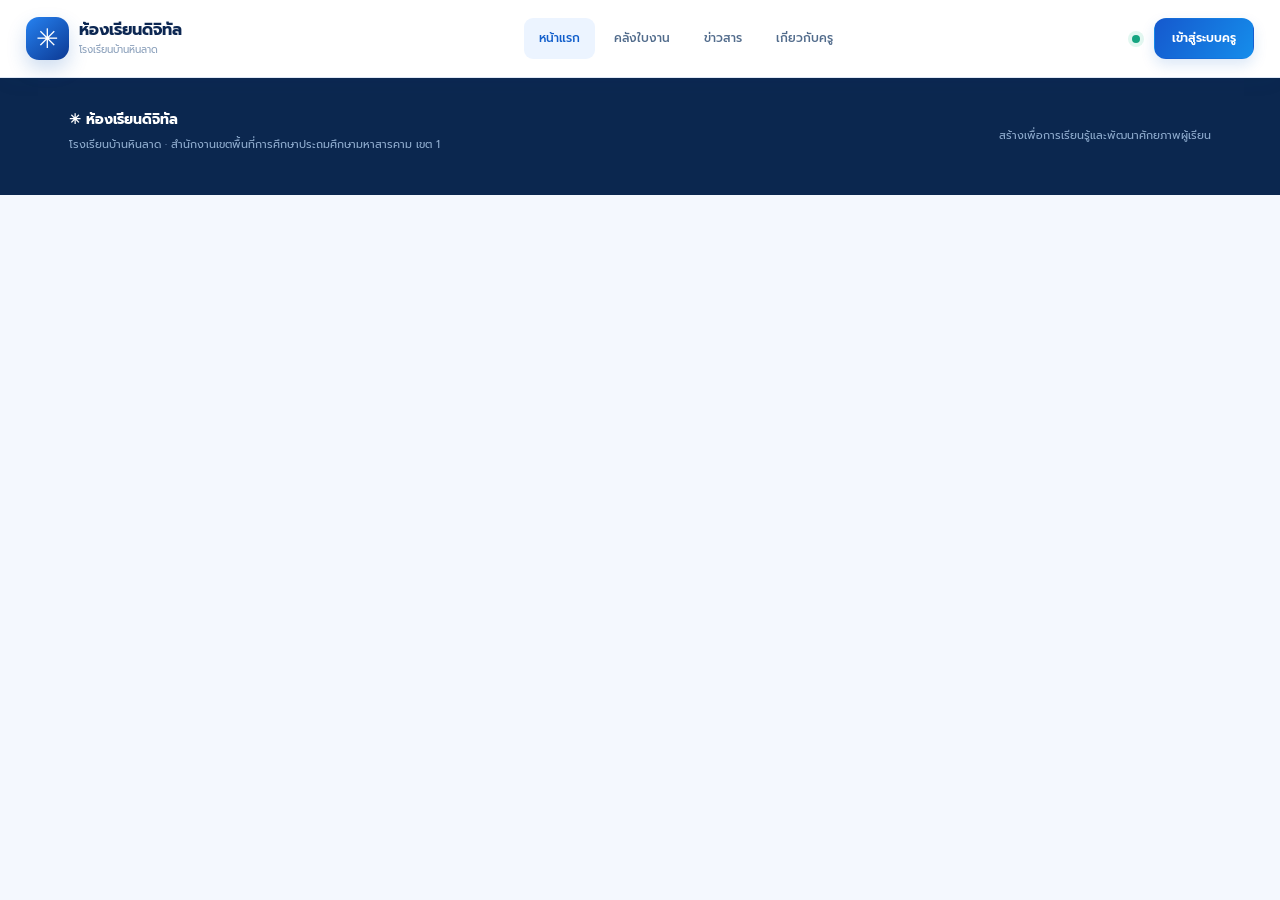
==== commit bc246e26: "Preserve recovery credentials on root Pages redirect" ====
--- a/index.html
+++ b/index.html
@@ -1,6 +1,17 @@
 <!doctype html>
 <html lang="th"><head><meta charset="utf-8"><meta name="viewport" content="width=device-width,initial-scale=1">
-<meta http-equiv="refresh" content="0;url=./teacher/">
+<script>
+(function(){
+  // Preserve auth-recovery fragments and query parameters when moving off the root page.
+  const hash=new URLSearchParams(location.hash.slice(1)),query=new URLSearchParams(location.search);
+  const recovering=hash.get('type')==='recovery'||query.get('type')==='recovery'||
+    hash.has('error')||query.has('error')||query.has('code')||query.has('token_hash');
+  const dest=new URL(recovering?'./teacher/reset.html':'./teacher/',location.href);
+  dest.search=location.search;
+  dest.hash=location.hash;
+  location.replace(dest.href);
+})();
+</script>
 <title>ห้องเรียนดิจิทัล | ครูเนติพงษ์</title>
 <style>body{font-family:system-ui,'Prompt',sans-serif;background:#eef6ff;color:#163c75;min-height:100vh;display:grid;place-items:center;text-align:center}.card{padding:40px;background:#fff;border-radius:24px;box-shadow:0 12px 42px #16467819}a{color:#155ecc}</style></head>
 <body><div class="card"><h1>ห้องเรียนดิจิทัล</h1><p>ครูเนติพงษ์ มาตนาเรียง · โรงเรียนบ้านหินลาด</p><p><a href="./teacher/">เปิดเว็บไซต์ห้องเรียนดิจิทัล</a></p><p><small><a href="./online/">ระบบเช็คชื่อนักเรียนเดิม</a></small></p></div></body></html>
